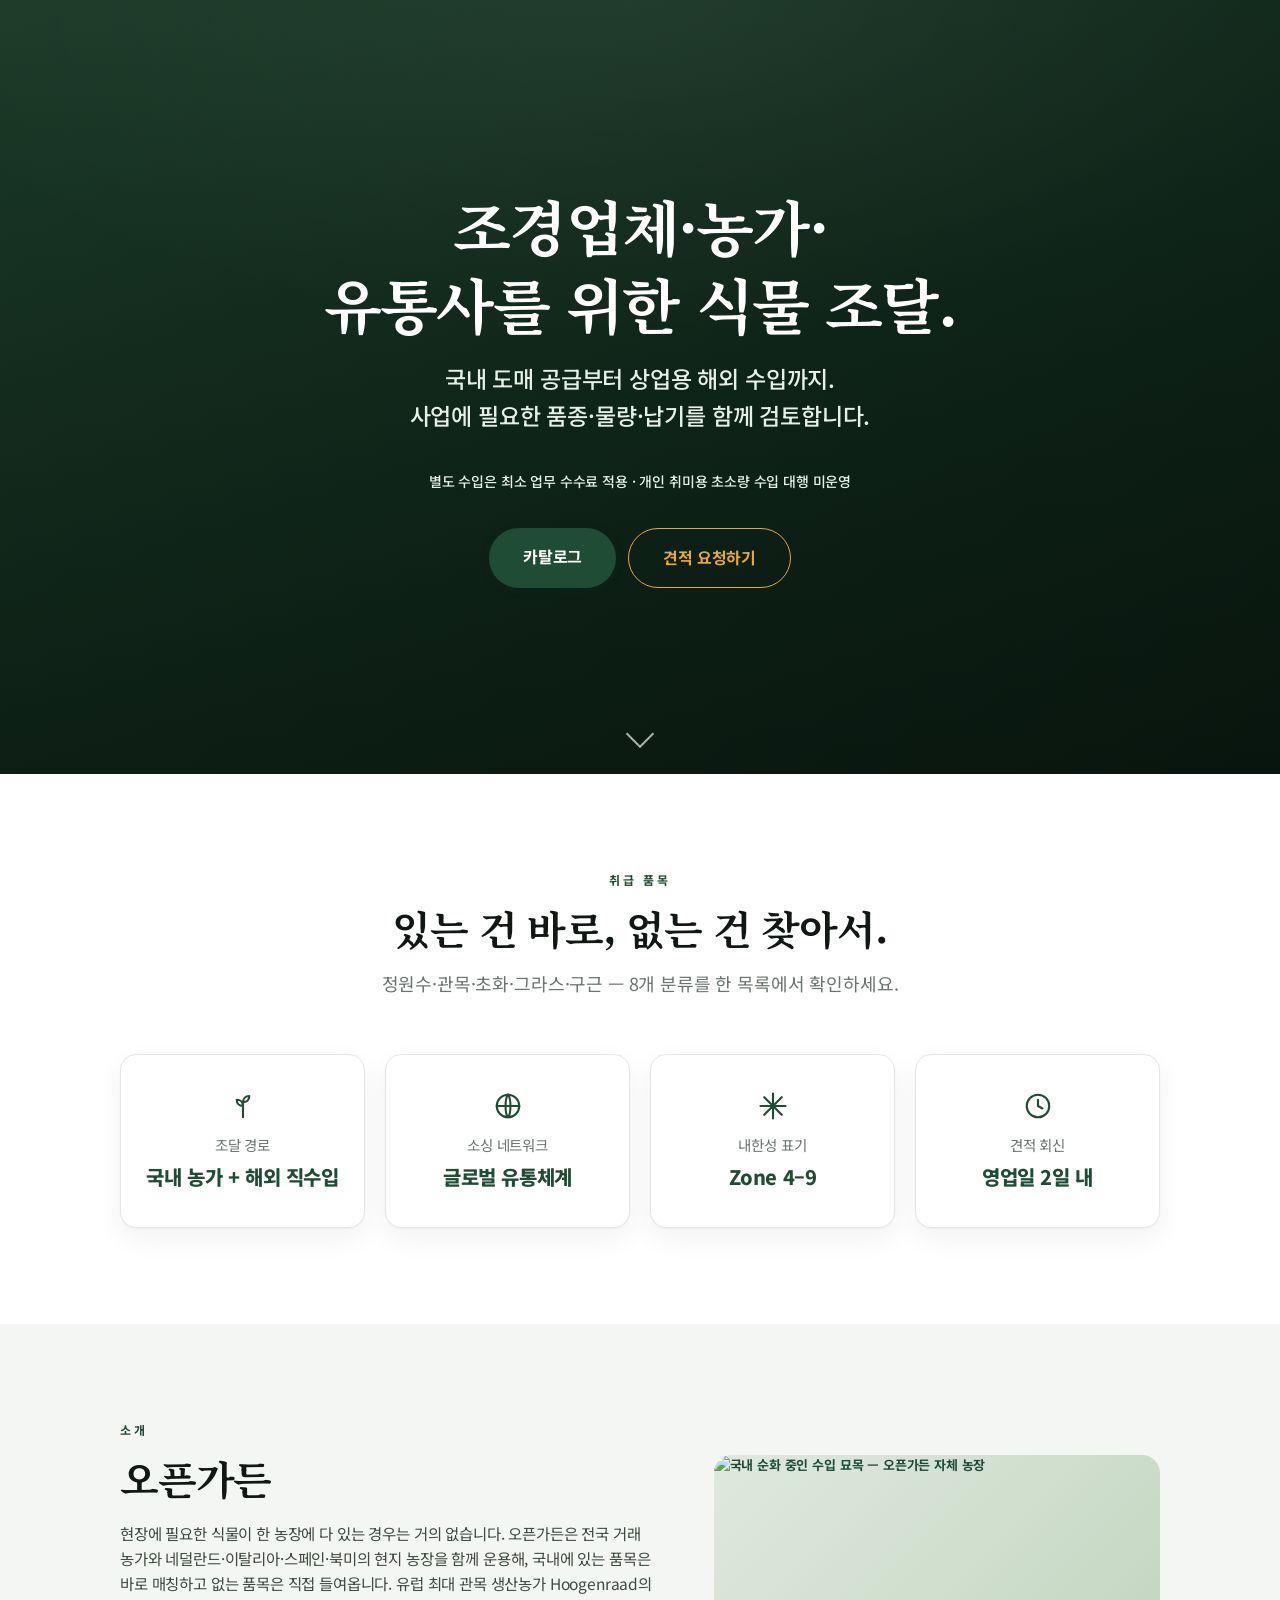
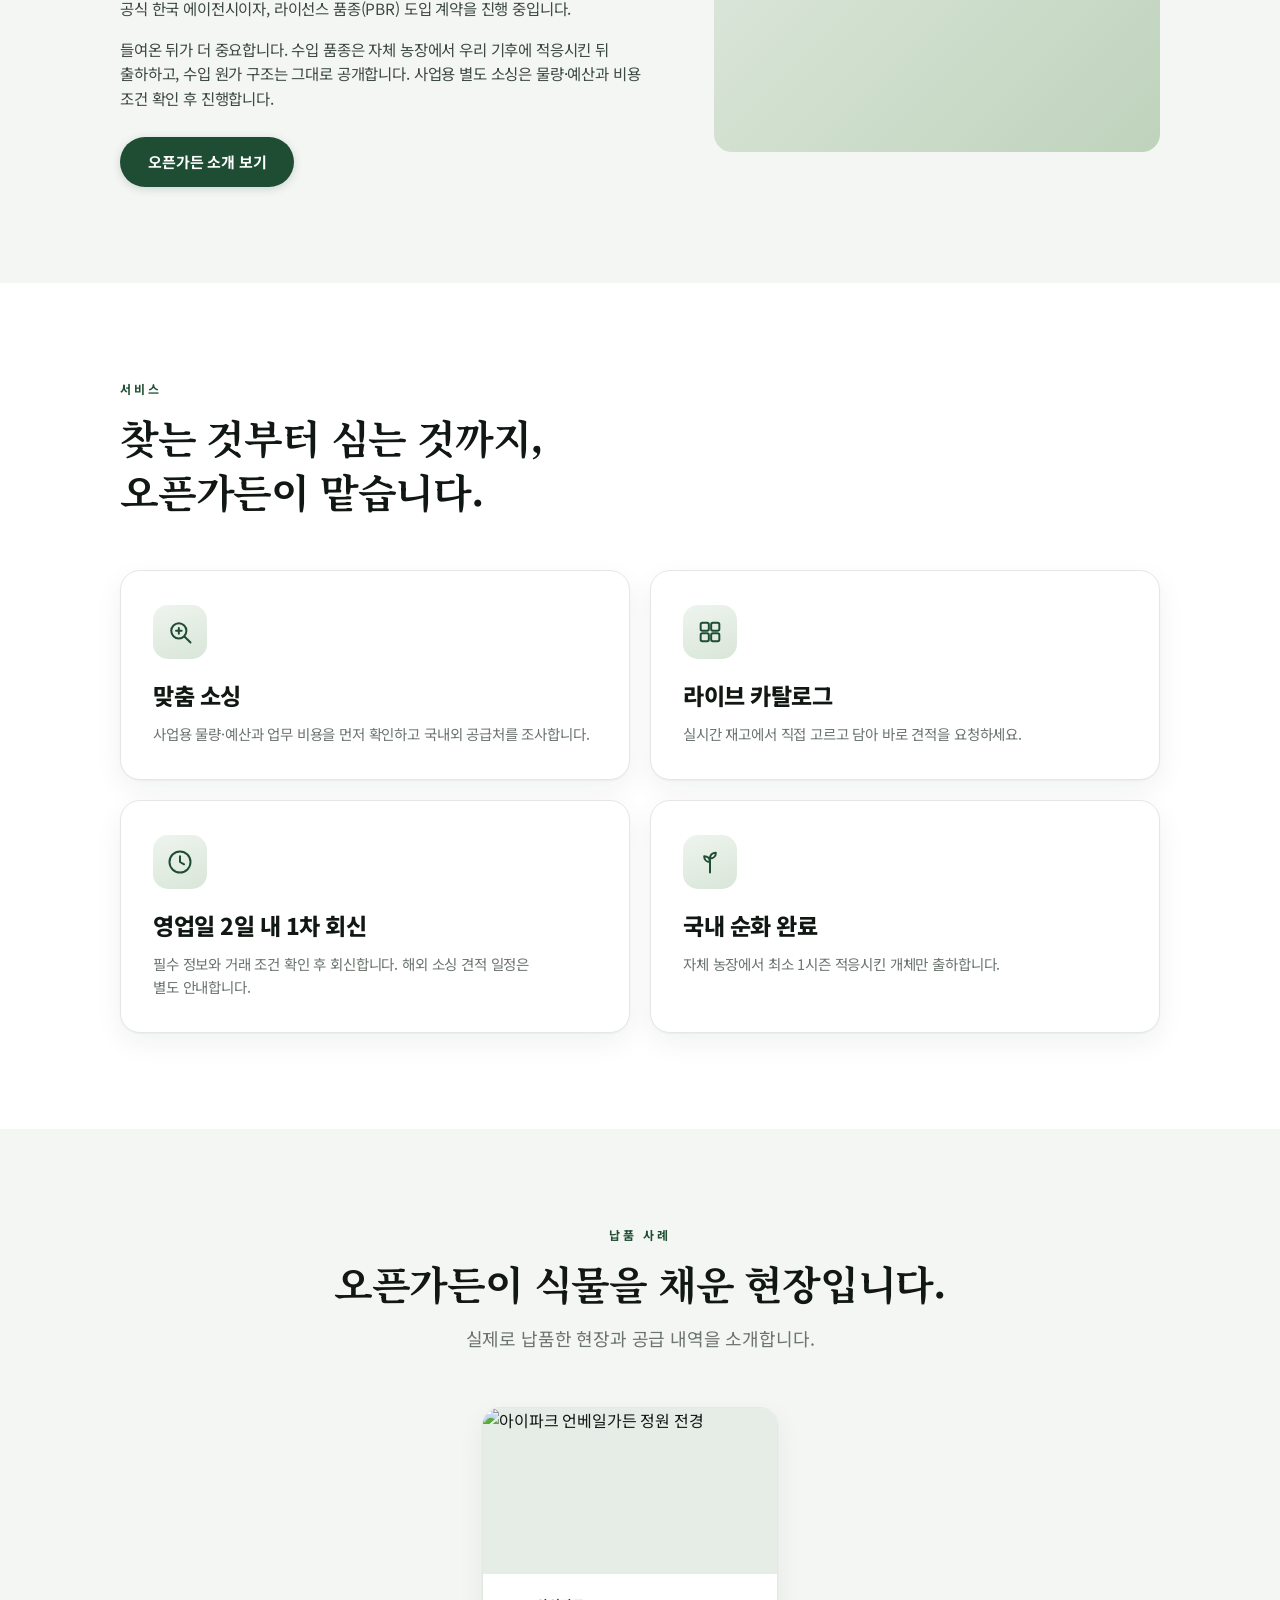
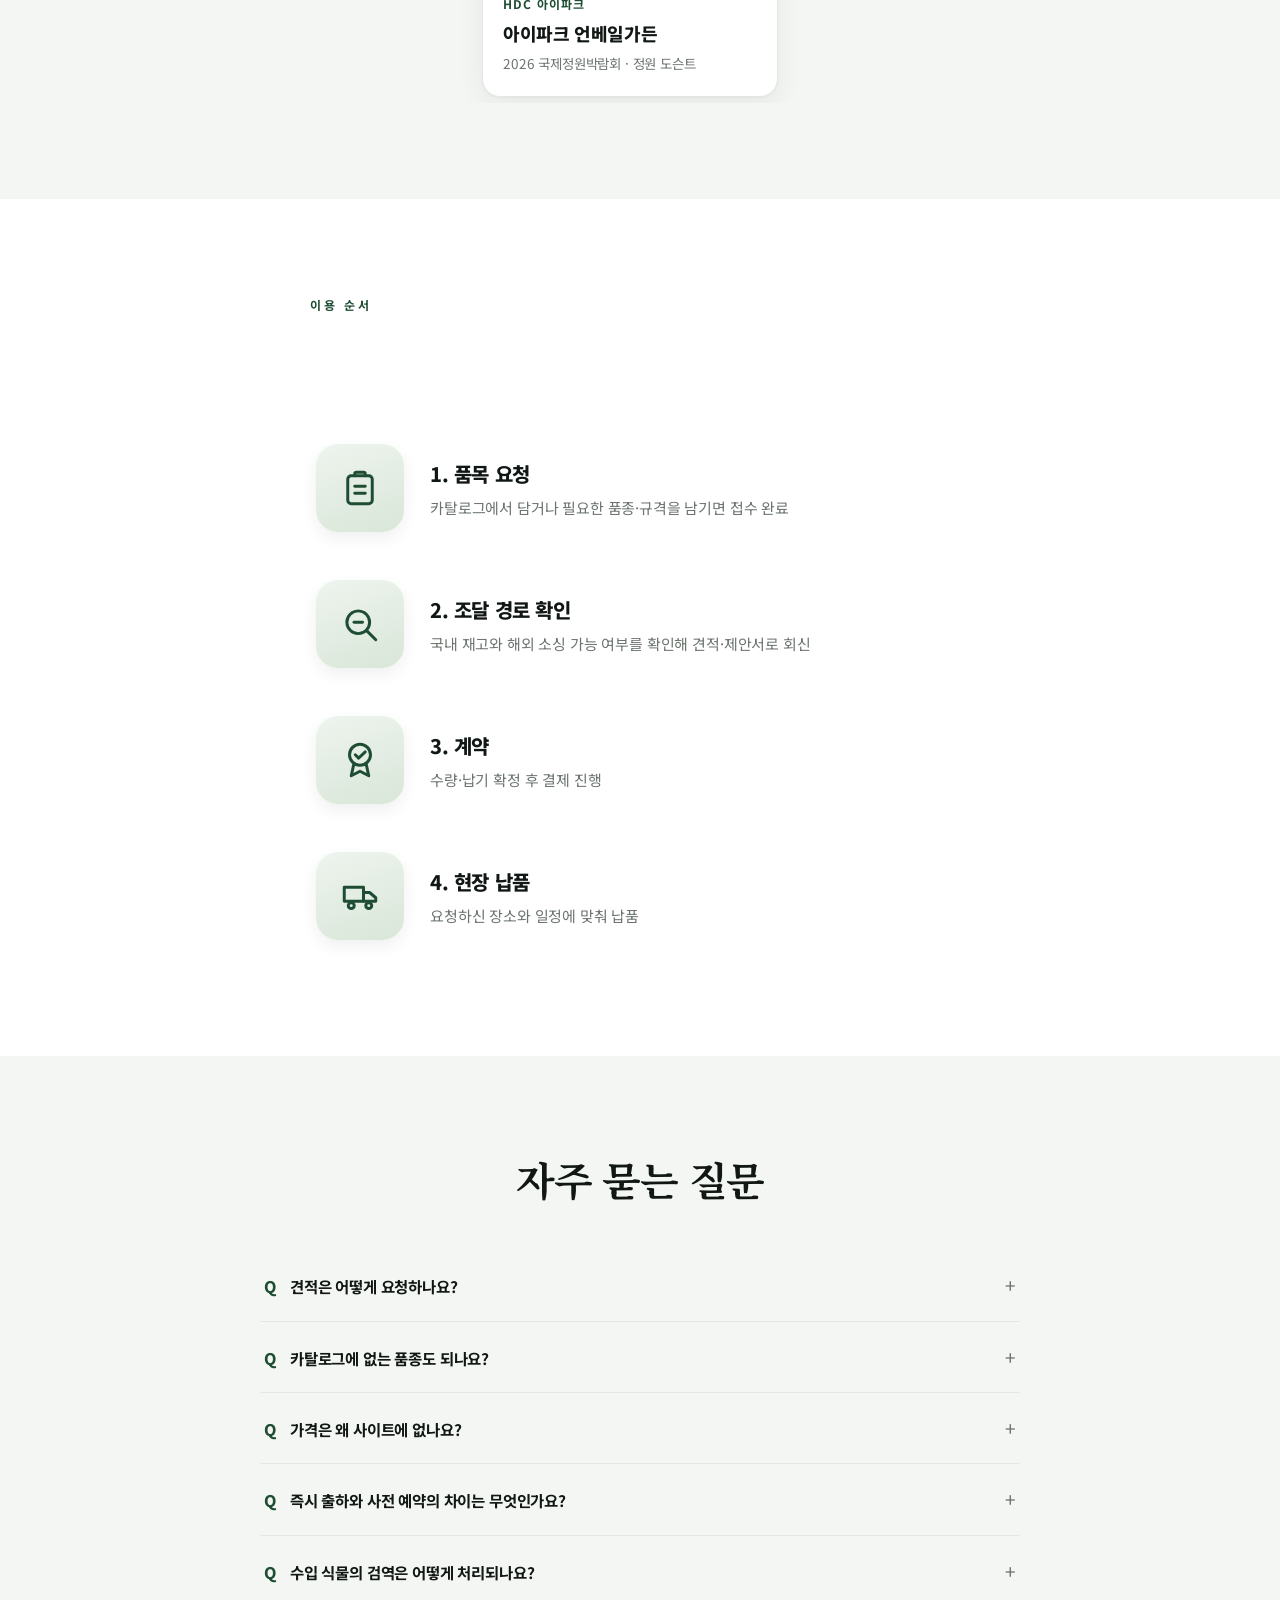
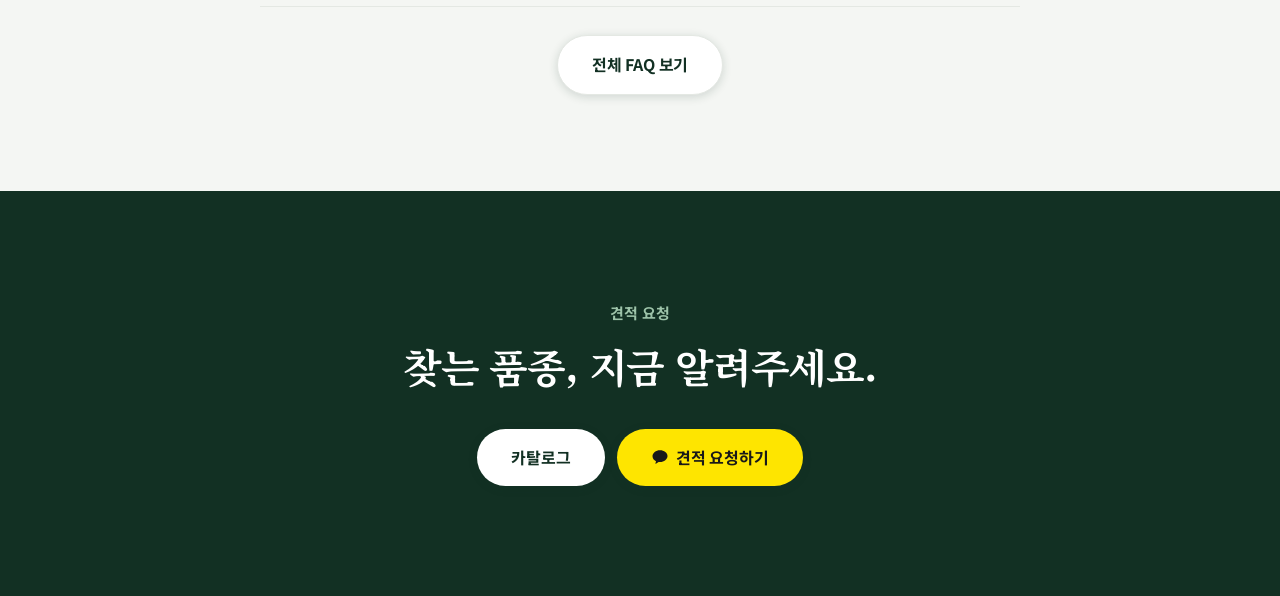
==== src/index.html @ d88bed8c "Qualify business inquiries before sourcing and quote intake" ====
<!DOCTYPE html>
<html lang="ko">
<head>
<meta charset="UTF-8">
<meta name="naver-site-verification" content="a29823b3e6feba7705d80a5ec77e93ed267443e9" />
<meta name="viewport" content="width=device-width, initial-scale=1.0, viewport-fit=cover">
<title>오픈가든 — 조경 식물 조달 파트너 | 국내 매칭 · 해외 직수입</title>
<meta name="description" content="사업자 대상 식물 도매·상업용 수입. 별도 해외 소싱은 최소 업무 수수료가 적용되며 개인 취미용 초소량 수입 대행은 진행하지 않습니다.">
<!-- 카톡·SNS 공유 미리보기 -->
<link rel="canonical" href="https://open-garden.co.kr/">
<meta property="og:url" content="https://open-garden.co.kr/">
<meta property="og:site_name" content="오픈가든">
<meta property="og:type" content="website">
<meta property="og:title" content="오픈가든 — 조경 식물 조달 파트너 | 국내 매칭 · 해외 직수입">
<meta property="og:description" content="조경업체·농가·유통사를 위한 식물 조달. 사업용 물량·예산을 남겨주세요. 개인 초소량 수입 대행은 진행하지 않습니다.">
<meta property="og:image" content="https://open-garden.co.kr/assets/og.jpg">
<meta name="twitter:card" content="summary_large_image">
<link rel="icon" href="/assets/logo_green_notext.png" type="image/png">
<link href="https://fonts.googleapis.com/css2?family=Noto+Sans+KR:wght@400;500;700;800&family=Noto+Serif+KR:wght@700;900&display=swap" rel="stylesheet">
<script type="application/ld+json">
{
  "@context": "https://schema.org",
  "@type": "Organization",
  "name": "오픈가든",
  "alternateName": "OpenGarden",
  "url": "https://open-garden.co.kr/",
  "logo": "https://open-garden.co.kr/assets/logo.png",
  "image": "https://open-garden.co.kr/assets/og.jpg",
  "description": "정원수·관목·초화·그라스·구근을 세계 각지의 현지 농가에서 직수입해 국내 농가·조경회사·가든센터에 공급하는 B2B 공급사입니다.",
  "address": {
    "@type": "PostalAddress",
    "addressCountry": "KR",
    "addressRegion": "충청남도",
    "addressLocality": "천안시 동남구",
    "streetAddress": "풍세면 보성리 64-6"
  },
  "founder": { "@type": "Person", "name": "이시형" },
  "sameAs": ["https://pf.kakao.com/_lGfxhX"]
}
</script>
<style>
/* 헤드라인 전용 부리체 — 마루 부리(네이버, 무료) */

:root{--green:#1F4D33;--green-dark:#123023;--ink:#111814;--gray:#6b746e;--bg:#fff;--bg-soft:#F4F6F3;--line:#E4E8E3;--kakao:#FEE500;--gold:#E8A838}
/* 한글 모바일 기본값 — 어절 단위 줄바꿈 + 긴 영문은 예외적으로 끊기 */
body{word-break:keep-all;overflow-wrap:break-word}
html{-webkit-text-size-adjust:100%}
/* 제목 줄바꿈은 브라우저가 균형 배분 — 폭마다 <br>가 어긋나던 문제 해결
   (ch는 숫자 0 기준이라 한글에 부정확 → em 사용) */
h1,h2,h3{max-width:18em;text-wrap:balance}
.hero h1{max-width:14em}
p,li,dd{text-wrap:pretty}
/* 가운데 정렬 문맥에서는 최대폭이 좌측으로 쏠리지 않게 */
.hero h1,.center h1,.center h2,h1.center,h2.center,.page-head h1,.page-head h2,.band h2,.process-head h2,.endcta h2,.mapsec h2,.final h2,.faq-cta h2{margin-inline:auto}
/* PC에서만 살리는 줄바꿈 (모바일에선 자연스럽게 흐르게) */
@media(max-width:767px){.pc-br{display:none}}
/* iOS Safari가 입력창 탭 시 확대하지 않도록 — 16px 미만 금지 */
@media(max-width:767px){input,textarea,select{font-size:16px}}

/* 헤드라인만 부리체 — 본문은 Noto Sans KR 유지 */
h1,h2{font-family:"Noto Serif KR","Noto Sans KR",serif;letter-spacing:-.02em}

*{margin:0;padding:0;box-sizing:border-box}
html{scroll-behavior:smooth}
body{font-family:'Noto Sans KR',sans-serif;color:var(--ink);background:var(--bg);line-height:1.6;font-size:16px;letter-spacing:-.01em}
.wrap{max-width:1080px;margin:0 auto;padding:0 20px}
h2{font-size:clamp(26px,4vw,40px);font-weight:700;line-height:1.35;letter-spacing:-.03em}
.sub{font-size:clamp(15px,2vw,18px);color:var(--gray);margin-top:14px}
.btn{display:inline-block;padding:16px 34px;border-radius:999px;font-weight:700;font-size:16px;text-decoration:none;background:var(--green);color:#fff;box-shadow:0 2px 10px rgba(18,48,35,.16);transition:background .15s,transform .2s ease,box-shadow .2s ease}
.btn:hover{background:var(--green-dark);transform:translateY(-2px);box-shadow:0 10px 24px rgba(18,48,35,.24)}
.btn:focus-visible{outline:3px solid #9dc3a9;outline-offset:2px}
.btn-kakao{background:var(--kakao);color:#191919}
/* 버튼 안 아이콘 — 크기를 지정하지 않으면 SVG가 기본 크기(300x150)로 부풀어 버튼이 깨집니다 */
.btn svg{width:18px;height:18px;flex:0 0 auto;vertical-align:-3px;margin-right:7px}
.btn:has(svg){display:inline-flex;align-items:center;justify-content:center;gap:7px}
.btn:has(svg) svg{margin-right:0}
/* Secondary CTA — 어두운 히어로 위에 얹는 골드 아웃라인 */
.btn-outline{background:transparent;color:var(--gold);border:1.5px solid var(--gold);box-shadow:none}
.btn-outline:hover{background:var(--gold);color:#1a1200;border-color:var(--gold)}
.hero-cta{display:flex;gap:12px;justify-content:center;flex-wrap:wrap}
@media(max-width:520px){.hero-cta .btn{width:100%;max-width:320px}}
section{padding:96px 0}
.center{text-align:center}
button{font-family:inherit;cursor:pointer}

/* 헤더 */
header{position:sticky;top:0;z-index:50;background:rgba(255,255,255,.9);backdrop-filter:blur(10px);border-bottom:1px solid var(--line);transition:box-shadow .25s ease}
header.scrolled{box-shadow:0 6px 24px rgba(20,40,28,.08)}
.nav{display:flex;align-items:center;justify-content:space-between;height:70px}
.logo{display:inline-flex;align-items:center;text-decoration:none}
.logo img{height:58px;width:auto;display:block}
@media(max-width:640px){.logo img{height:48px}}
.nav a.link{font-size:14.5px;font-weight:500;color:var(--ink);text-decoration:none;margin-left:22px}
.nav a.link:hover{color:var(--green)}
.nav a.btn-nav{background:var(--green);color:#fff;font-weight:700;padding:9px 20px;border-radius:999px;box-shadow:0 2px 8px rgba(18,48,35,.15);transition:background .15s,transform .2s ease,box-shadow .2s ease}
.nav a.btn-nav:hover{color:#fff;background:var(--green-dark);transform:translateY(-1px);box-shadow:0 6px 14px rgba(18,48,35,.22)}
@media(max-width:700px){.nav a.link:not(.keep){display:none}}

/* 모바일 햄버거 메뉴 */
.hamburger{display:none;width:44px;height:44px;border:0;background:none;align-items:center;justify-content:center;margin-left:10px;padding:0}
.hamburger svg{width:24px;height:24px;stroke:var(--ink);stroke-width:1.8;stroke-linecap:round}
@media(max-width:700px){.hamburger{display:inline-flex}}
.nav-overlay{position:fixed;inset:0;background:rgba(10,20,14,.45);z-index:80;opacity:0;transition:opacity .25s ease}
.nav-overlay.show{opacity:1}
.mobile-nav{position:fixed;top:0;right:0;bottom:0;width:min(82vw,320px);background:#fff;z-index:81;
  padding:20px 22px calc(24px + env(safe-area-inset-bottom));transform:translateX(100%);
  transition:transform .28s cubic-bezier(.22,.61,.36,1);display:flex;flex-direction:column;overflow-y:auto;
  box-shadow:-8px 0 30px rgba(10,25,16,.18)}
.mobile-nav.show{transform:none}
.mnav-close{align-self:flex-end;width:44px;height:44px;border:0;background:none;padding:0;margin-bottom:6px}
.mnav-close svg{width:22px;height:22px;stroke:var(--ink);stroke-width:1.8;stroke-linecap:round}
.mobile-nav a.mitem{display:flex;align-items:center;min-height:52px;font-size:17px;font-weight:700;
  color:var(--ink);text-decoration:none;border-bottom:1px solid var(--line)}
.mobile-nav a.mitem:active{color:var(--green)}
.mnav-contact{margin-top:auto;padding-top:20px}
.mnav-contact a{display:flex;align-items:center;gap:9px;min-height:48px;font-size:14.5px;font-weight:600;
  color:var(--gray);text-decoration:none;word-break:break-all}
.mnav-contact svg{width:18px;height:18px;flex:0 0 auto;stroke:currentColor;stroke-width:1.7;stroke-linecap:round;stroke-linejoin:round}
.mnav-contact a:last-child svg{stroke:none;fill:currentColor}
@media(prefers-reduced-motion:reduce){.mobile-nav,.nav-overlay{transition:none}}


/* 1. 히어로 */
.hero{position:relative;min-height:86vh;display:flex;align-items:center;text-align:center;color:#fff;padding:0;
  background:radial-gradient(110% 80% at 50% 0%,rgba(255,255,255,.05),transparent 55%),
  linear-gradient(rgba(10,24,16,.5),rgba(6,15,10,.72)),
  url('/assets/hero.jpg'),
  linear-gradient(135deg,#2c5e40,#183b28 60%,#0f2519); /* 임시 무료 라이선스 사진(Pexels) — 실사진 확보 시 교체 */
  background-size:cover;
  /* 사진 레이어만 아래쪽에 초점 — 넓은 화면에서 위아래가 잘릴 때 하늘 대신
     화분 줄(실제 상품)이 남게 합니다. 나머지 레이어는 기본 위치 유지 */
  background-position:center center,center center,center 65%,center center}
.hero .wrap{padding:120px 20px}
.hero h1{font-size:clamp(34px,6vw,60px);font-weight:700;line-height:1.3;letter-spacing:-.03em}
.hero p{font-size:clamp(17px,2.4vw,23px);font-weight:500;margin:18px 0 36px;color:#e7efe9}
.hero h1{animation:rise .9s cubic-bezier(.22,.61,.36,1) backwards}
.hero p{animation:rise .9s cubic-bezier(.22,.61,.36,1) .15s backwards}
.hero .btn{animation:rise .9s cubic-bezier(.22,.61,.36,1) .3s backwards}
@keyframes rise{from{opacity:0;transform:translateY(26px)}to{opacity:1;transform:none}}
.scroll-hint{position:absolute;bottom:30px;left:50%;width:20px;height:20px;border-left:2px solid rgba(255,255,255,.65);border-bottom:2px solid rgba(255,255,255,.65);transform:translateX(-50%) rotate(-45deg);animation:hint 1.9s ease-in-out infinite}
@keyframes hint{0%,100%{transform:translateX(-50%) rotate(-45deg);opacity:.65}50%{transform:translateX(-50%) translateY(7px) rotate(-45deg);opacity:1}}

/* 섹션 키커 — h2 위의 작은 초록 라벨 (섹션 리듬용) */
.kicker-s{font-size:12px;font-weight:700;letter-spacing:.26em;color:var(--green);margin-bottom:12px}

/* 2. 한 줄 밴드 */
.band{background:var(--bg-soft);padding:64px 0;text-align:center}
.band h2{font-size:clamp(20px,3vw,28px);font-weight:700}

/* 3. 지표 */
.stats{display:grid;grid-template-columns:repeat(4,1fr);gap:20px;margin-top:56px}
@media(max-width:820px){.stats{grid-template-columns:repeat(2,1fr)}}
.stat{text-align:center;padding:36px 16px;border-radius:16px;background:#fff;border:1px solid var(--line);box-shadow:0 1px 2px rgba(20,40,28,.04),0 10px 28px rgba(20,40,28,.06);transition:transform .25s ease,box-shadow .25s ease}
.stat:hover{transform:translateY(-4px);box-shadow:0 2px 4px rgba(20,40,28,.05),0 18px 44px rgba(20,40,28,.1)}
.stat .ico{display:flex;justify-content:center}
.stat .ico svg{width:30px;height:30px;stroke:var(--green);fill:none;stroke-width:1.7;stroke-linecap:round;stroke-linejoin:round}
.stat .label{font-size:14.5px;color:var(--gray);margin-top:12px}
.stat .num{font-size:clamp(16px,2vw,20px);font-weight:800;color:var(--green);margin-top:6px;letter-spacing:-.02em;line-height:1.45}

/* 4. 회사 소개 */
.about{background:var(--bg-soft)}
.about-grid{display:grid;grid-template-columns:1.1fr .9fr;gap:48px;align-items:center}
@media(max-width:820px){.about-grid{grid-template-columns:1fr;gap:28px}}
.about p{color:#3d4a41;margin-top:16px;font-size:15.5px}
.img-ph{aspect-ratio:3/2;border-radius:18px;overflow:hidden;background:linear-gradient(135deg,#dfe9de,#bfd3bc);display:flex;align-items:center;justify-content:center;color:var(--green);font-size:13px;font-weight:700}
.img-ph img{width:100%;height:100%;object-fit:cover}

/* 5. 서비스 */
.svc-grid{display:grid;grid-template-columns:1fr 1fr;gap:20px;margin-top:52px}
@media(max-width:820px){.svc-grid{grid-template-columns:1fr}}
.svc{border-radius:20px;background:#fff;border:1px solid var(--line);box-shadow:0 1px 2px rgba(20,40,28,.04),0 10px 28px rgba(20,40,28,.06);padding:34px 32px;display:flex;flex-direction:column;transition:transform .25s ease,box-shadow .25s ease}
.svc:hover{transform:translateY(-4px);box-shadow:0 2px 4px rgba(20,40,28,.05),0 18px 44px rgba(20,40,28,.1)}
.svc-ico{width:54px;height:54px;border-radius:15px;background:linear-gradient(160deg,#eef4ee,#d9e6d9);display:flex;align-items:center;justify-content:center;margin-bottom:18px}
.svc-ico svg{width:28px;height:28px;stroke:var(--green);fill:none;stroke-width:1.7;stroke-linecap:round;stroke-linejoin:round}
.svc h3{font-size:clamp(19px,2.4vw,23px);font-weight:800;margin:0 0 8px;letter-spacing:-.02em}
.svc p{font-size:14.5px;color:var(--gray)}

/* 6. 납품 사례 — 카드가 화면을 채우고 남을 때만 자동으로 흐르는 캐러셀 */
.cases{background:var(--bg-soft)}
.marquee{position:relative;overflow:hidden;margin-top:clamp(28px,4vw,48px)}
.marquee.rolling{-webkit-mask-image:linear-gradient(90deg,transparent,#000 7%,#000 93%,transparent);
  mask-image:linear-gradient(90deg,transparent,#000 7%,#000 93%,transparent)}
.mq-track{display:flex;justify-content:center;padding:6px 0}
.marquee.rolling .mq-track{justify-content:flex-start;will-change:transform;animation:mqroll linear infinite}
.marquee.rolling:hover .mq-track,.marquee.rolling:focus-within .mq-track{animation-play-state:paused}
@keyframes mqroll{from{transform:translateX(0)}to{transform:translateX(var(--mq-shift,0px))}}
.case{flex:0 0 296px;margin-right:20px}
.case>a{display:flex;flex-direction:column;height:100%;background:#fff;border:1px solid var(--line);
  border-radius:18px;overflow:hidden;text-decoration:none;color:inherit;
  box-shadow:0 1px 2px rgba(20,40,28,.04),0 10px 28px rgba(20,40,28,.06);
  transition:transform .25s ease,box-shadow .25s ease}
.case>a:hover{transform:translateY(-4px);box-shadow:0 2px 4px rgba(20,40,28,.05),0 18px 44px rgba(20,40,28,.1)}
.case-img{aspect-ratio:16/9;background:#e6ece6}
.case-img img{width:100%;height:100%;object-fit:cover;display:block}
.case-body{padding:20px 20px 22px;text-align:left}
.case-client{font-size:12px;font-weight:700;letter-spacing:.1em;color:var(--green);margin-bottom:8px}
.case h3{font-size:18px;font-weight:800;letter-spacing:-.02em;line-height:1.4}
.case-meta{font-size:13.5px;color:var(--gray);margin-top:7px;line-height:1.55}
@media(max-width:520px){.case{flex:0 0 min(78vw,300px);margin-right:14px}}

/* FAQ 섹션 배경 (구 프로젝트 섹션과 공유) */
.proj{background:var(--bg-soft)}

/* 7. 이용 안내 — 좌측 아이콘 · 우측 텍스트 세로 리스트 */
.process-head{max-width:660px;margin:0 auto}
.process{max-width:660px;margin:44px auto 0;display:flex;flex-direction:column;gap:8px}
.prow{display:flex;align-items:center;gap:26px;padding:20px 6px;border-radius:18px;transition:background .25s ease}
.prow:hover{background:var(--bg-soft)}
.prow .pico{flex:0 0 88px;width:88px;height:88px;border-radius:22px;background:linear-gradient(160deg,#eef4ee,#d9e6d9);display:flex;align-items:center;justify-content:center;box-shadow:0 6px 16px rgba(20,40,28,.07)}
.prow .pico svg{width:42px;height:42px;stroke:var(--green);fill:none;stroke-width:1.7;stroke-linecap:round;stroke-linejoin:round}
.prow .ptext h3{font-size:20px;font-weight:800;letter-spacing:-.02em}
.prow .ptext p{font-size:15px;color:var(--gray);margin-top:6px;line-height:1.55}
@media(max-width:520px){.prow{gap:18px;padding:16px 4px}.prow .pico{flex-basis:72px;width:72px;height:72px;border-radius:18px}.prow .pico svg{width:34px;height:34px}.prow .ptext h3{font-size:18px}}

/* 8. FAQ */
.faq-list{max-width:760px;margin:44px auto 0}
.qa{border-bottom:1px solid var(--line)}
.qa>summary{display:flex;gap:14px;align-items:baseline;padding:20px 4px;cursor:pointer;list-style:none}
.qa>summary::-webkit-details-marker{display:none}
.qa .q{color:var(--green);font-weight:800;font-size:16px}
.qa .t{font-size:15.5px;font-weight:700;color:var(--ink);flex:1}
.qa>summary::after{content:"+";font-size:19px;color:var(--gray)}
.qa[open]>summary::after{content:"−"}
.qa>summary:hover .t{color:var(--green)}
.qa .a{padding:0 4px 20px 34px;font-size:14px;color:var(--gray);line-height:1.7}

/* 9. 마지막 CTA */
.final{background:var(--green-dark);color:#fff;text-align:center;padding:110px 0}
.final .small{font-size:15px;font-weight:700;color:#9dc3a9;margin-bottom:14px}
.final h2{color:#fff;margin-bottom:36px}
.final .actions{display:flex;gap:12px;justify-content:center;align-items:center;flex-wrap:wrap}

/* 푸터 */

/* 푸터 사업자 정보 — 모바일에선 세로 스택(구분자 숨김) */
footer .biz{display:flex;flex-wrap:wrap;gap:0}
footer .biz .sep{color:var(--line)}
@media(max-width:767px){footer .biz{flex-direction:column;gap:4px}footer .biz .sep{display:none}}
footer{padding:48px 0;font-size:13px;color:var(--gray)}
footer .foot-logo{height:42px;margin-bottom:14px;display:block}
footer a{color:var(--gray);text-decoration:none;font-weight:700}

/* ── 스크롤 등장 ──────────────────────────────────────────────────────
   화면에 들어온 항목부터 하나씩 나타납니다. 스크롤을 가로채지 않으므로
   모바일 주소창이 접혔다 펴져도, 카톡 인앱 브라우저에서도 어긋나지 않습니다.
   data-reveal은 JS가 붙입니다 — JS가 없거나 실패하면 처음부터 전부 보입니다.
   transform·opacity만 바꿔 레이아웃 계산 없이 그려집니다. */
[data-reveal]{opacity:0;transform:translate3d(0,16px,0);
  transition:opacity .5s ease var(--rd,0ms),transform .55s cubic-bezier(.22,.61,.36,1) var(--rd,0ms)}
[data-reveal].in{opacity:1;transform:none}
@media(prefers-reduced-motion:reduce){[data-reveal],[data-reveal].in{opacity:1;transform:none;transition:none}}
/* 답변을 펼칠 때 살짝 밀려 올라오며 나타납니다 */
.qa[open] .a{animation:qaIn .3s ease}
@keyframes qaIn{from{opacity:0;transform:translateY(-5px)}to{opacity:1;transform:none}}
@media(prefers-reduced-motion:reduce){.qa[open] .a{animation:none}}

/* 오른쪽 아래 카카오 채팅 플로팅 버튼 */
.chat-fab{position:fixed;right:18px;bottom:20px;z-index:65;display:flex;align-items:center;gap:8px;background:var(--kakao);color:#191919;text-decoration:none;font-weight:800;font-size:14.5px;padding:13px 18px 13px 15px;border-radius:999px;box-shadow:0 6px 20px rgba(0,0,0,.22);transition:transform .2s ease,box-shadow .2s ease}
.chat-fab:hover{transform:translateY(-2px);box-shadow:0 10px 26px rgba(0,0,0,.28)}
.chat-fab svg{width:22px;height:22px}
.chat-fab:focus-visible{outline:3px solid #9dc3a9;outline-offset:2px}
@media(max-width:640px){.chat-fab{padding:14px;bottom:calc(16px + env(safe-area-inset-bottom))}.chat-fab .lbl{display:none}}

@media(prefers-reduced-motion:reduce){
  .hero h1,.hero p,.hero .btn,.scroll-hint,.mq-track{animation:none}
  .stat,.svc,.card,.step .ico,.btn,.chat-fab{transition:none}
}
</style>
<link rel="stylesheet" href="/assets/site.css">
</head>
<body>

<!-- @include header -->


<!-- 1. 히어로 -->
<section class="hero" id="top">
  <div class="wrap">
    <h1>조경업체·농가·유통사를 위한 식물 조달.</h1>
    <p>국내 도매 공급부터 상업용 해외 수입까지.<br class="pc-br">사업에 필요한 품종·물량·납기를 함께 검토합니다.</p>
    <p style="font-size:14px">별도 수입은 최소 업무 수수료 적용 · 개인 취미용 초소량 수입 대행 미운영</p>
    <div class="hero-cta">
      <a href="/catalog.html" class="btn">카탈로그</a>
      <a href="https://pf.kakao.com/_lGfxhX/chat" target="_blank" rel="noopener" class="btn btn-outline">견적 요청하기</a>
    </div>
  </div>
  <div class="scroll-hint" aria-hidden="true"></div>
</section>

<!-- 2. 취급 품목 + 지표 -->
<section>
  <div class="wrap center">
    <div class="kicker-s">취급 품목</div>
    <h2>있는 건 바로, 없는 건 찾아서.</h2>
    <p class="sub">정원수·관목·초화·그라스·구근 — 8개 분류를 한 목록에서 확인하세요.</p>
    <div class="stats">
      <div class="stat"><div class="ico"><svg viewBox="0 0 24 24"><path d="M12 21V9M12 9c0-3 2-5 5-5 0 3-2 5-5 5zM12 12C12 9 10 7 7 7c0 3 2 5 5 5z"/></svg></div><div class="label">조달 경로</div><div class="num">국내 농가 + 해외 직수입</div></div>
      <div class="stat"><div class="ico"><svg viewBox="0 0 24 24"><circle cx="12" cy="12" r="9"/><path d="M3 12h18"/><path d="M12 3c2.6 2.7 2.6 15.3 0 18M12 3c-2.6 2.7-2.6 15.3 0 18"/></svg></div><div class="label">소싱 네트워크</div><div class="num">글로벌 유통체계</div></div>
      <div class="stat"><div class="ico"><svg viewBox="0 0 24 24"><path d="M12 2v20M2 12h20M5 5l14 14M19 5L5 19"/></svg></div><div class="label">내한성 표기</div><div class="num">Zone 4–9</div></div>
      <div class="stat"><div class="ico"><svg viewBox="0 0 24 24"><circle cx="12" cy="12" r="9"/><path d="M12 7v5l3.5 2"/></svg></div><div class="label">견적 회신</div><div class="num">영업일 2일 내</div></div>
    </div>
  </div>
</section>

<!-- 4. 회사 소개 -->
<section class="about" id="about">
  <div class="wrap about-grid">
    <div>
      <div class="kicker-s">소개</div>
      <h2>오픈가든</h2>
      <p>현장에 필요한 식물이 한 농장에 다 있는 경우는 거의 없습니다. 오픈가든은 전국 거래 농가와 네덜란드·이탈리아·스페인·북미의 현지 농장을 함께 운용해, 국내에 있는 품목은 바로 매칭하고 없는 품목은 직접 들여옵니다. 유럽 최대 관목 생산농가 Hoogenraad의 공식 한국 에이전시이자, 라이선스 품종(PBR) 도입 계약을 진행 중입니다.</p>
      <p>들여온 뒤가 더 중요합니다. 수입 품종은 자체 농장에서 우리 기후에 적응시킨 뒤 출하하고, 수입 원가 구조는 그대로 공개합니다. 사업용 별도 소싱은 물량·예산과 비용 조건 확인 후 진행합니다.</p>
      <a href="/about.html" class="btn" style="margin-top:26px;padding:13px 28px;font-size:15px">오픈가든 소개 보기</a>
    </div>
    <div class="img-ph"><img src="/assets/about.jpg" alt="국내 순화 중인 수입 묘목 — 오픈가든 자체 농장" loading="lazy"></div>
  </div>
</section>

<!-- 5. 서비스 -->
<section id="service">
  <div class="wrap">
    <div class="kicker-s">서비스</div>
    <h2>찾는 것부터 심는 것까지, 오픈가든이 맡습니다.</h2>
    <div class="svc-grid">
      <div class="svc">
        <div class="svc-ico"><svg viewBox="0 0 24 24"><circle cx="11" cy="11" r="6.5"/><path d="M15.8 15.8L21 21"/><path d="M8.6 11h4.8M11 8.6v4.8"/></svg></div>
        <h3>맞춤 소싱</h3>
        <p>사업용 물량·예산과 업무 비용을 먼저 확인하고 국내외 공급처를 조사합니다.</p>
      </div>
      <div class="svc">
        <div class="svc-ico"><svg viewBox="0 0 24 24"><rect x="4" y="4" width="7" height="7" rx="1.5"/><rect x="13" y="4" width="7" height="7" rx="1.5"/><rect x="4" y="13" width="7" height="7" rx="1.5"/><rect x="13" y="13" width="7" height="7" rx="1.5"/></svg></div>
        <h3>라이브 카탈로그</h3>
        <p>실시간 재고에서 직접 고르고 담아 바로 견적을 요청하세요.</p>
      </div>
      <div class="svc">
        <div class="svc-ico"><svg viewBox="0 0 24 24"><circle cx="12" cy="12" r="9"/><path d="M12 7v5l3.5 2"/></svg></div>
        <h3>영업일 2일 내 1차 회신</h3>
        <p>필수 정보와 거래 조건 확인 후 회신합니다. 해외 소싱 견적 일정은 별도 안내합니다.</p>
      </div>
      <div class="svc">
        <div class="svc-ico"><svg viewBox="0 0 24 24"><path d="M12 21V9M12 9c0-3 2-5 5-5 0 3-2 5-5 5zM12 12C12 9 10 7 7 7c0 3 2 5 5 5z"/></svg></div>
        <h3>국내 순화 완료</h3>
        <p>자체 농장에서 최소 1시즌 적응시킨 개체만 출하합니다.</p>
      </div>
    </div>
  </div>
</section>

<!-- 6. 납품 사례 -->
<section class="cases" id="cases">
  <div class="wrap center">
    <div class="kicker-s">납품 사례</div>
    <h2>오픈가든이 식물을 채운 현장입니다.</h2>
    <p class="sub">실제로 납품한 현장과 공급 내역을 소개합니다.</p>
  </div>
  <div class="wrap">
    <!-- 사례를 늘리려면 아래 <article class="case"> 블록을 복사해 사진·문구만 바꾸세요.
         카드가 화면 폭을 넘어서면 자동으로 흐르기 시작합니다 (그 전까지는 가운데 정렬). -->
    <div class="marquee" id="caseMarquee">
      <div class="mq-track" id="caseTrack">
        <article class="case">
          <a href="/docent/ipark.html">
            <div class="case-img"><img src="/docent/images/og-cover.jpg" alt="아이파크 언베일가든 정원 전경" width="1920" height="1080" loading="lazy"></div>
            <div class="case-body">
              <div class="case-client">HDC 아이파크</div>
              <h3>아이파크 언베일가든</h3>
              <!-- 오픈가든의 역할 표기 확정 후 ----- 자리를 채우세요.
                   도슨트 페이지에는 '기획·시공 열린식물원'으로 되어 있어 오픈가든 명의 문구는 미확정입니다. -->
              <p class="case-meta">2026 국제정원박람회 · 정원 도슨트</p>
            </div>
          </a>
        </article>
      </div>
    </div>
  </div>
</section>

<!-- 7. 이용 안내 — 좌측 아이콘 + 우측 텍스트 세로 리스트 -->
<section>
  <div class="wrap">
    <div class="process-head">
      <div class="kicker-s">이용 순서</div>
      <h2>요청부터 납품까지, 4단계면 끝납니다.</h2>
    </div>
    <div class="process">
      <div class="prow">
        <div class="pico"><svg viewBox="0 0 24 24"><rect x="5" y="5" width="14" height="16" rx="2"/><path d="M9 5V4a1 1 0 011-1h4a1 1 0 011 1v1"/><path d="M9 11h6M9 15h6"/></svg></div>
        <div class="ptext"><h3>1. 품목 요청</h3><p>카탈로그에서 담거나 필요한 품종·규격을 남기면 접수 완료</p></div>
      </div>
      <div class="prow">
        <div class="pico"><svg viewBox="0 0 24 24"><circle cx="11" cy="11" r="6.5"/><path d="M15.8 15.8L21 21"/><path d="M8.6 11h4.8"/></svg></div>
        <div class="ptext"><h3>2. 조달 경로 확인</h3><p>국내 재고와 해외 소싱 가능 여부를 확인해 견적·제안서로 회신</p></div>
      </div>
      <div class="prow">
        <div class="pico"><svg viewBox="0 0 24 24"><circle cx="12" cy="9" r="6"/><path d="M9.3 9l1.9 1.9L15 7.4"/><path d="M8.5 14.2L7 21l5-2.6L17 21l-1.5-6.8"/></svg></div>
        <div class="ptext"><h3>3. 계약</h3><p>수량·납기 확정 후 결제 진행</p></div>
      </div>
      <div class="prow">
        <div class="pico"><svg viewBox="0 0 24 24"><path d="M3 7h11v8H3z"/><path d="M14 10h3.5L21 13v2h-7z"/><circle cx="7" cy="17.5" r="1.7"/><circle cx="17" cy="17.5" r="1.7"/></svg></div>
        <div class="ptext"><h3>4. 현장 납품</h3><p>요청하신 장소와 일정에 맞춰 납품</p></div>
      </div>
    </div>
  </div>
</section>

<!-- 8. FAQ (대표 질문만 — 전체는 /faq.html) -->
<section class="proj" id="faq">
  <div class="wrap">
    <h2 class="center">자주 묻는 질문</h2>
    <div class="faq-list" id="flist">
      <details class="qa">
        <summary><span class="q">Q</span><span class="t">견적은 어떻게 요청하나요?</span></summary>
        <div class="a">카탈로그에서 품목을 담고 거래 유형·업체명·예산·희망 납기를 입력해주세요. 거래 조건에 맞는 요청은 영업일 기준 2일 내 1차 회신하며, 해외 소싱 견적 일정은 별도로 안내합니다.</div>
      </details>
      <details class="qa">
        <summary><span class="q">Q</span><span class="t">카탈로그에 없는 품종도 되나요?</span></summary>
        <div class="a">사업용 조달 요청을 검토합니다. 학명·규격·수량·예산·납기를 알려주세요. 별도 해외 소싱·수입은 최소 업무 수수료가 적용되며, 비용 조건 확인 후 공급처를 조사합니다. 개인 취미용 초소량 수입 대행은 진행하지 않습니다.</div>
      </details>
      <details class="qa">
        <summary><span class="q">Q</span><span class="t">가격은 왜 사이트에 없나요?</span></summary>
        <div class="a">수량·시기·규격에 따라 단가가 달라져 견적서로 안내드립니다. 수입 품목은 인보이스 기준 원가 구조를 함께 공개합니다.</div>
      </details>
      <details class="qa">
        <summary><span class="q">Q</span><span class="t">즉시 출하와 사전 예약의 차이는 무엇인가요?</span></summary>
        <div class="a">즉시 출하는 현재 재고에서 바로 공급 가능한 품목, 사전 예약은 시즌에 맞춰 수입·공급되는 품목입니다.</div>
      </details>
      <details class="qa">
        <summary><span class="q">Q</span><span class="t">수입 식물의 검역은 어떻게 처리되나요?</span></summary>
        <div class="a">수입 검역·식물위생증명서·통관을 오픈가든이 전담합니다. 요청 시 인보이스·수입신고필증 사본을 드려 원산지와 통관 이력을 직접 확인하실 수 있습니다.</div>
      </details>
    </div>
    <div class="center" style="margin-top:28px">
      <a href="/faq.html" class="btn" style="background:#fff;color:var(--green-dark);border:1.5px solid var(--line)">전체 FAQ 보기</a>
    </div>
  </div>
</section>

<!-- 9. 마지막 CTA -->
<section class="final" id="contact">
  <div class="wrap">
    <div class="small">견적 요청</div>
    <h2>찾는 품종, 지금 알려주세요.</h2>
    <div class="actions">
      <a href="/catalog.html" class="btn" style="background:#fff;color:var(--green-dark)">카탈로그</a>
      <a href="https://pf.kakao.com/_lGfxhX/chat" target="_blank" rel="noopener" class="btn btn-kakao"><svg viewBox="0 0 24 24" fill="currentColor" aria-hidden="true"><path d="M12 3C6.5 3 2 6.6 2 11c0 2.8 1.9 5.3 4.7 6.7-.2.7-.7 2.6-.8 3 0 0 0 .3.2.4.1.1.3 0 .4 0 .3-.2 2.6-1.8 3.6-2.5.6.1 1.3.1 1.9.1 5.5 0 10-3.6 10-8S17.5 3 12 3z"></path></svg>견적 요청하기</a>
    </div>
  </div>
</section>

<!-- @include fab -->

<!-- 10. 푸터 -->
<!-- @include footer -->

<script>
// 대표 질문 4개는 서버 HTML(<details>)에 있음 — 여기선 '한 번에 하나만 열기'만 처리
// (전체 목록은 /faq.html 에서 관리)
const faqItems=[...document.querySelectorAll('#flist .qa')];
faqItems.forEach(d=>d.addEventListener('toggle',()=>{
  if(d.open)faqItems.forEach(x=>{if(x!==d)x.open=false;});
}));

// 스크롤 등장 — 화면에 들어온 항목부터 하나씩. 스크롤을 가로채지 않습니다.
(function(){
  var SOLO='.kicker-s, h2, .sub, .about-grid > div, .marquee, .final .small, .final .actions', GROUP='.stats, .svc-grid, .process, .faq-list';
  if(!('IntersectionObserver' in window))return;
  if(matchMedia('(prefers-reduced-motion: reduce)').matches)return;
  var all=[];
  function mark(el,delay){
    if(el.hasAttribute('data-reveal'))return;
    el.setAttribute('data-reveal','');
    if(delay)el.style.setProperty('--rd',delay+'ms');
    all.push(el);
  }
  // 묶음이 먼저 — 같은 줄에 놓인 카드들은 약간씩 시차를 두고 나타납니다
  if(GROUP)[].forEach.call(document.querySelectorAll(GROUP),function(g){
    [].forEach.call(g.children,function(c,i){mark(c,Math.min(i*70,280));});
  });
  [].forEach.call(document.querySelectorAll(SOLO),function(el){mark(el,0);});
  if(!all.length)return;
  var io=new IntersectionObserver(function(es){
    es.forEach(function(e){if(e.isIntersecting){e.target.classList.add('in');io.unobserve(e.target);}});
  },{threshold:.08,rootMargin:'0px 0px -8% 0px'});
  all.forEach(function(el){io.observe(el);});
  // 안전장치 — 관측이 어긋나는 브라우저에서도 화면 안에 있는 내용은 반드시 보이게
  setTimeout(function(){
    all.forEach(function(el){
      if(el.classList.contains('in'))return;
      var r=el.getBoundingClientRect();
      if(r.top<innerHeight&&r.bottom>0){el.classList.add('in');io.unobserve(el);}
    });
  },2500);
})();

// 스크롤 시 헤더 그림자
const hd=document.querySelector('header');
addEventListener('scroll',()=>hd.classList.toggle('scrolled',scrollY>8),{passive:true});

// (지표에서 '판매 품종' 실시간 집계를 제거함 — 2026-08-12 지시.
//  에어테이블 등재분만 집계돼 실제 취급 규모보다 작게 표시되던 문제)
</script>
<script>
// 모바일 메뉴 — 열기/닫기 + 접근성(ESC·포커스 트랩·스크롤 잠금)
(function(){
  var btn=document.getElementById('navToggle'),panel=document.getElementById('mobileNav'),
      ov=document.getElementById('navOverlay'),closeBtn=document.getElementById('navClose');
  if(!btn||!panel||!ov)return;
  var lastFocus=null;
  function items(){return panel.querySelectorAll('a[href],button:not([disabled])');}
  function onKey(e){
    if(e.key==='Escape'){close();return;}
    if(e.key!=='Tab')return;
    var f=[].slice.call(items()); if(!f.length)return;
    var first=f[0],last=f[f.length-1];
    if(e.shiftKey&&document.activeElement===first){e.preventDefault();last.focus();}
    else if(!e.shiftKey&&document.activeElement===last){e.preventDefault();first.focus();}
  }
  function open(){
    lastFocus=document.activeElement;
    panel.hidden=false;ov.hidden=false;
    requestAnimationFrame(function(){panel.classList.add('show');ov.classList.add('show');});
    btn.setAttribute('aria-expanded','true');
    btn.setAttribute('aria-label','메뉴 닫기');
    document.body.style.overflow='hidden';
    var f=items(); if(f.length)f[0].focus();
    document.addEventListener('keydown',onKey);
  }
  function close(){
    panel.classList.remove('show');ov.classList.remove('show');
    btn.setAttribute('aria-expanded','false');
    btn.setAttribute('aria-label','메뉴 열기');
    document.body.style.overflow='';
    document.removeEventListener('keydown',onKey);
    setTimeout(function(){panel.hidden=true;ov.hidden=true;},280);
    // 닫으면 항상 햄버거 버튼으로 포커스 복귀 (키보드 사용자 위치 유지)
    if(btn&&btn.focus)btn.focus(); else if(lastFocus&&lastFocus.focus)lastFocus.focus();
  }
  btn.addEventListener('click',open);
  ov.addEventListener('click',close);
  if(closeBtn)closeBtn.addEventListener('click',close);
  [].forEach.call(panel.querySelectorAll('a'),function(a){a.addEventListener('click',close);});
})();
</script>
</body>
</html>
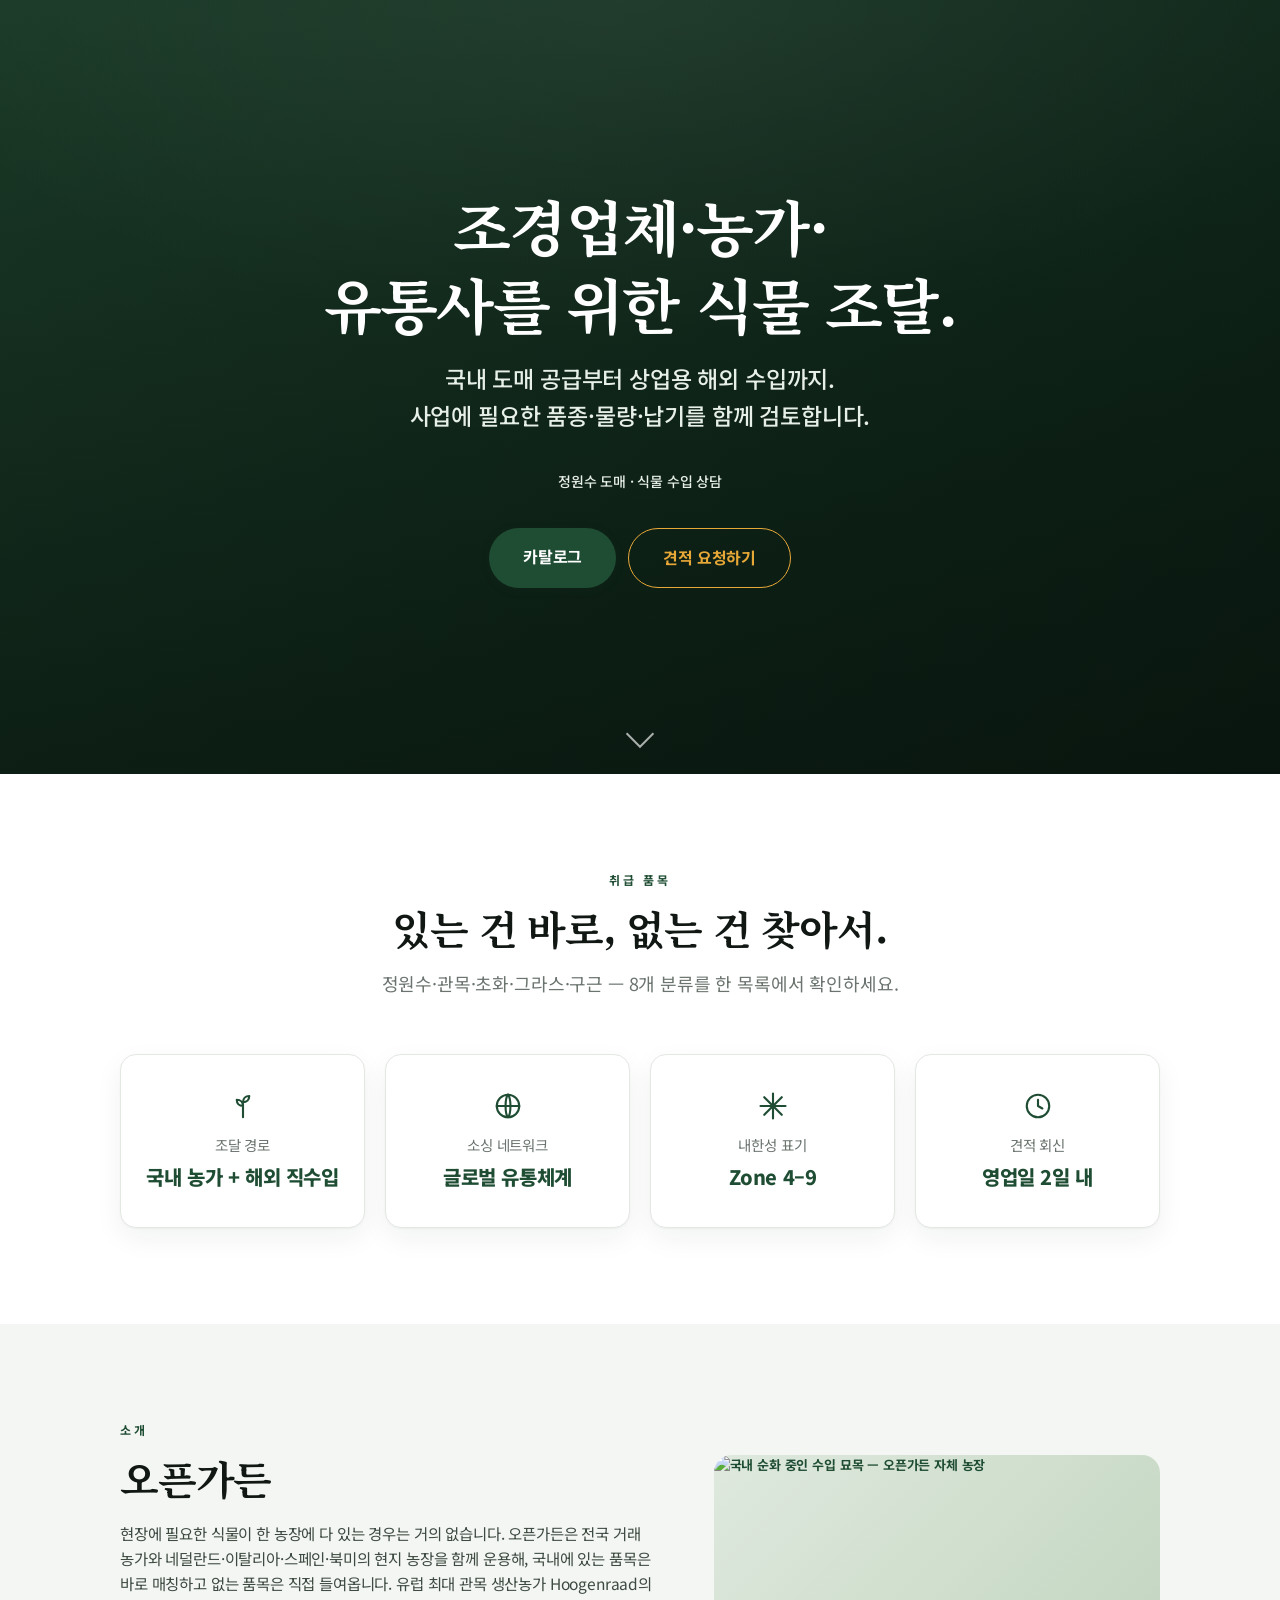
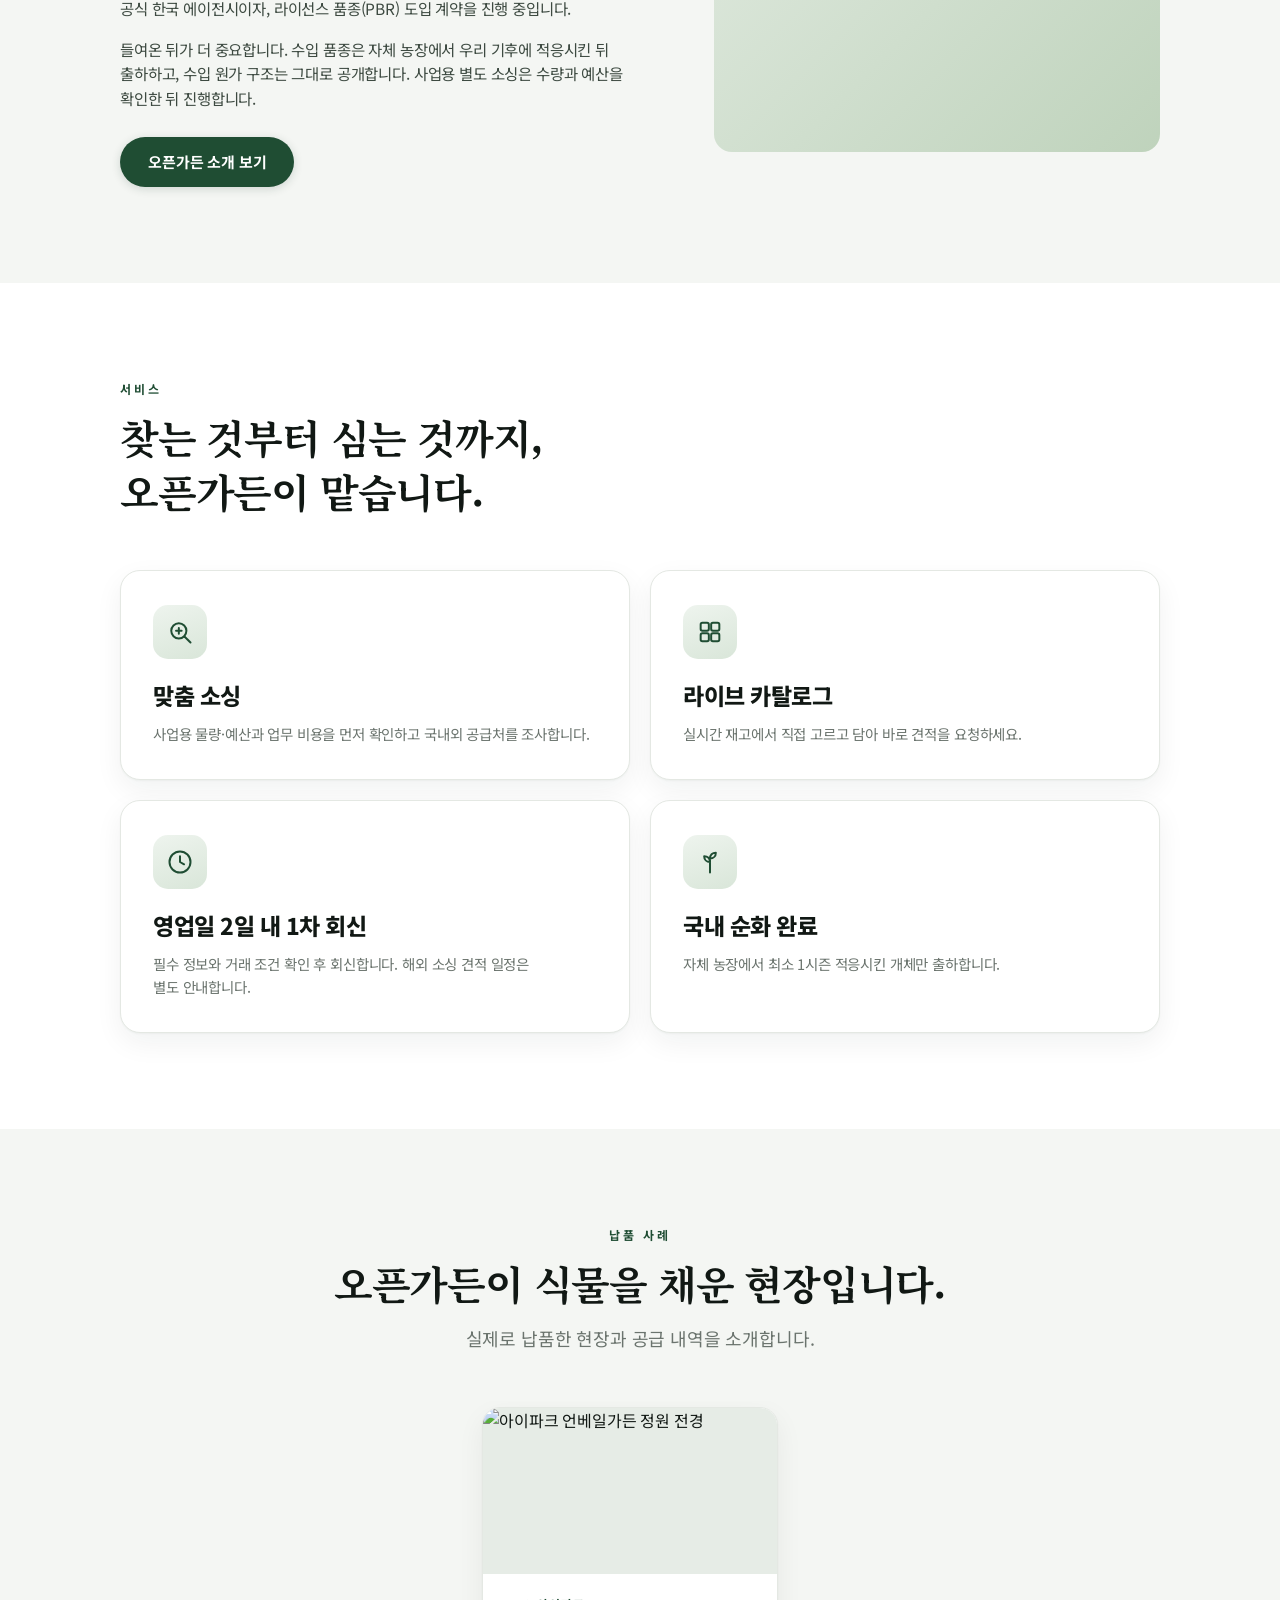
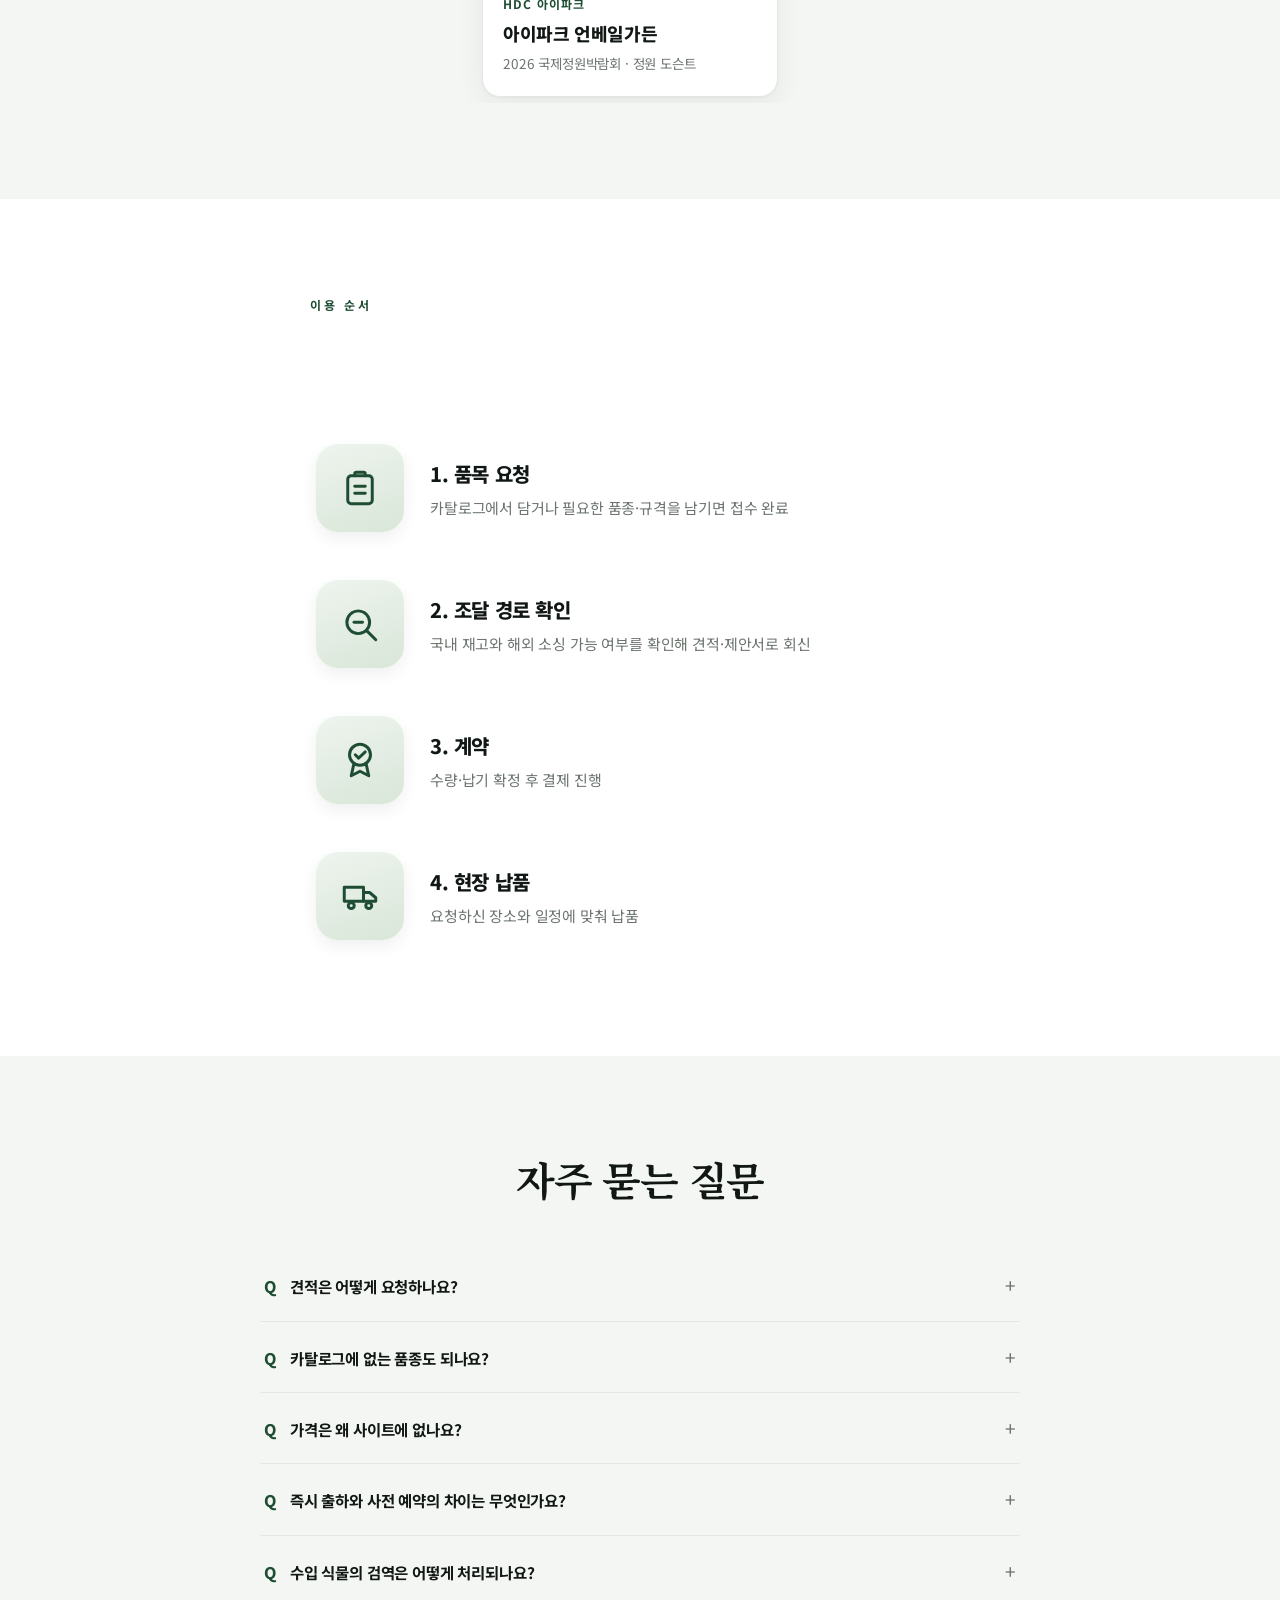
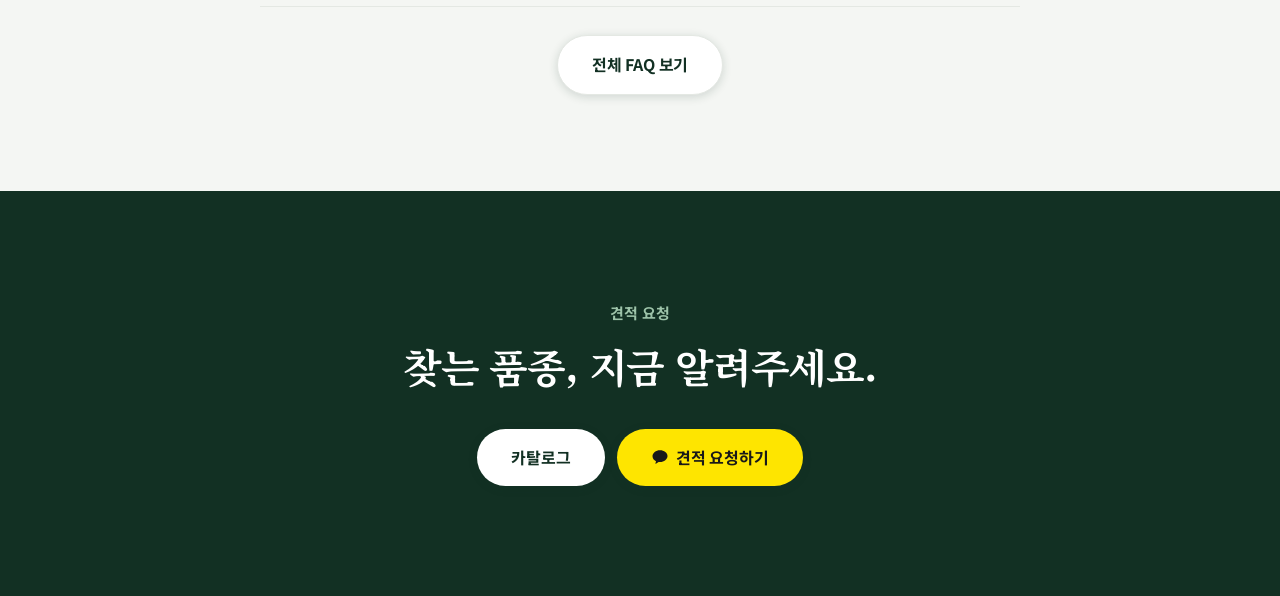
==== commit a3f17b0f: "Remove minimum service fee and simplify inquiry copy" ====
--- a/src/index.html
+++ b/src/index.html
@@ -5,7 +5,7 @@
 <meta name="naver-site-verification" content="a29823b3e6feba7705d80a5ec77e93ed267443e9" />
 <meta name="viewport" content="width=device-width, initial-scale=1.0, viewport-fit=cover">
 <title>오픈가든 — 조경 식물 조달 파트너 | 국내 매칭 · 해외 직수입</title>
-<meta name="description" content="사업자 대상 식물 도매·상업용 수입. 별도 해외 소싱은 최소 업무 수수료가 적용되며 개인 취미용 초소량 수입 대행은 진행하지 않습니다.">
+<meta name="description" content="사업자 대상 식물 도매·상업용 수입. 정원수 도매와 식물 수입을 상담해드립니다. 개인 소량 구매는 온라인 스토어를 이용해주세요.">
 <!-- 카톡·SNS 공유 미리보기 -->
 <link rel="canonical" href="https://open-garden.co.kr/">
 <meta property="og:url" content="https://open-garden.co.kr/">
@@ -35,7 +35,7 @@
     "streetAddress": "풍세면 보성리 64-6"
   },
   "founder": { "@type": "Person", "name": "이시형" },
-  "sameAs": ["https://pf.kakao.com/_lGfxhX"]
+  "sameAs": ["https://pf.kakao.com/_lGfxhX", "https://www.youtube.com/@OGopengarden", "https://www.instagram.com/opengarden_official/"]
 }
 </script>
 <style>
@@ -278,7 +278,7 @@
   <div class="wrap">
     <h1>조경업체·농가·유통사를 위한 식물 조달.</h1>
     <p>국내 도매 공급부터 상업용 해외 수입까지.<br class="pc-br">사업에 필요한 품종·물량·납기를 함께 검토합니다.</p>
-    <p style="font-size:14px">별도 수입은 최소 업무 수수료 적용 · 개인 취미용 초소량 수입 대행 미운영</p>
+    <p style="font-size:14px">정원수 도매 · 식물 수입 상담</p>
     <div class="hero-cta">
       <a href="/catalog.html" class="btn">카탈로그</a>
       <a href="https://pf.kakao.com/_lGfxhX/chat" target="_blank" rel="noopener" class="btn btn-outline">견적 요청하기</a>
@@ -309,7 +309,7 @@
       <div class="kicker-s">소개</div>
       <h2>오픈가든</h2>
       <p>현장에 필요한 식물이 한 농장에 다 있는 경우는 거의 없습니다. 오픈가든은 전국 거래 농가와 네덜란드·이탈리아·스페인·북미의 현지 농장을 함께 운용해, 국내에 있는 품목은 바로 매칭하고 없는 품목은 직접 들여옵니다. 유럽 최대 관목 생산농가 Hoogenraad의 공식 한국 에이전시이자, 라이선스 품종(PBR) 도입 계약을 진행 중입니다.</p>
-      <p>들여온 뒤가 더 중요합니다. 수입 품종은 자체 농장에서 우리 기후에 적응시킨 뒤 출하하고, 수입 원가 구조는 그대로 공개합니다. 사업용 별도 소싱은 물량·예산과 비용 조건 확인 후 진행합니다.</p>
+      <p>들여온 뒤가 더 중요합니다. 수입 품종은 자체 농장에서 우리 기후에 적응시킨 뒤 출하하고, 수입 원가 구조는 그대로 공개합니다. 사업용 별도 소싱은 수량과 예산을 확인한 뒤 진행합니다.</p>
       <a href="/about.html" class="btn" style="margin-top:26px;padding:13px 28px;font-size:15px">오픈가든 소개 보기</a>
     </div>
     <div class="img-ph"><img src="/assets/about.jpg" alt="국내 순화 중인 수입 묘목 — 오픈가든 자체 농장" loading="lazy"></div>
@@ -410,11 +410,11 @@
     <div class="faq-list" id="flist">
       <details class="qa">
         <summary><span class="q">Q</span><span class="t">견적은 어떻게 요청하나요?</span></summary>
-        <div class="a">카탈로그에서 품목을 담고 거래 유형·업체명·예산·희망 납기를 입력해주세요. 거래 조건에 맞는 요청은 영업일 기준 2일 내 1차 회신하며, 해외 소싱 견적 일정은 별도로 안내합니다.</div>
+        <div class="a">카탈로그에서 품목을 담고 거래 유형·업체명·예산·받고 싶은 시기를 입력해주세요. 거래 조건에 맞는 요청은 영업일 기준 2일 내 1차 회신하며, 해외 소싱 견적 일정은 별도로 안내합니다.</div>
       </details>
       <details class="qa">
         <summary><span class="q">Q</span><span class="t">카탈로그에 없는 품종도 되나요?</span></summary>
-        <div class="a">사업용 조달 요청을 검토합니다. 학명·규격·수량·예산·납기를 알려주세요. 별도 해외 소싱·수입은 최소 업무 수수료가 적용되며, 비용 조건 확인 후 공급처를 조사합니다. 개인 취미용 초소량 수입 대행은 진행하지 않습니다.</div>
+        <div class="a">사업용 조달 요청을 검토합니다. 학명·규격·수량·예산·납기를 알려주세요. 원하는 식물과 수량을 알려주시면 수입 가능 여부를 확인해드립니다. 개인 취미용 초소량 수입 대행은 진행하지 않습니다.</div>
       </details>
       <details class="qa">
         <summary><span class="q">Q</span><span class="t">가격은 왜 사이트에 없나요?</span></summary>
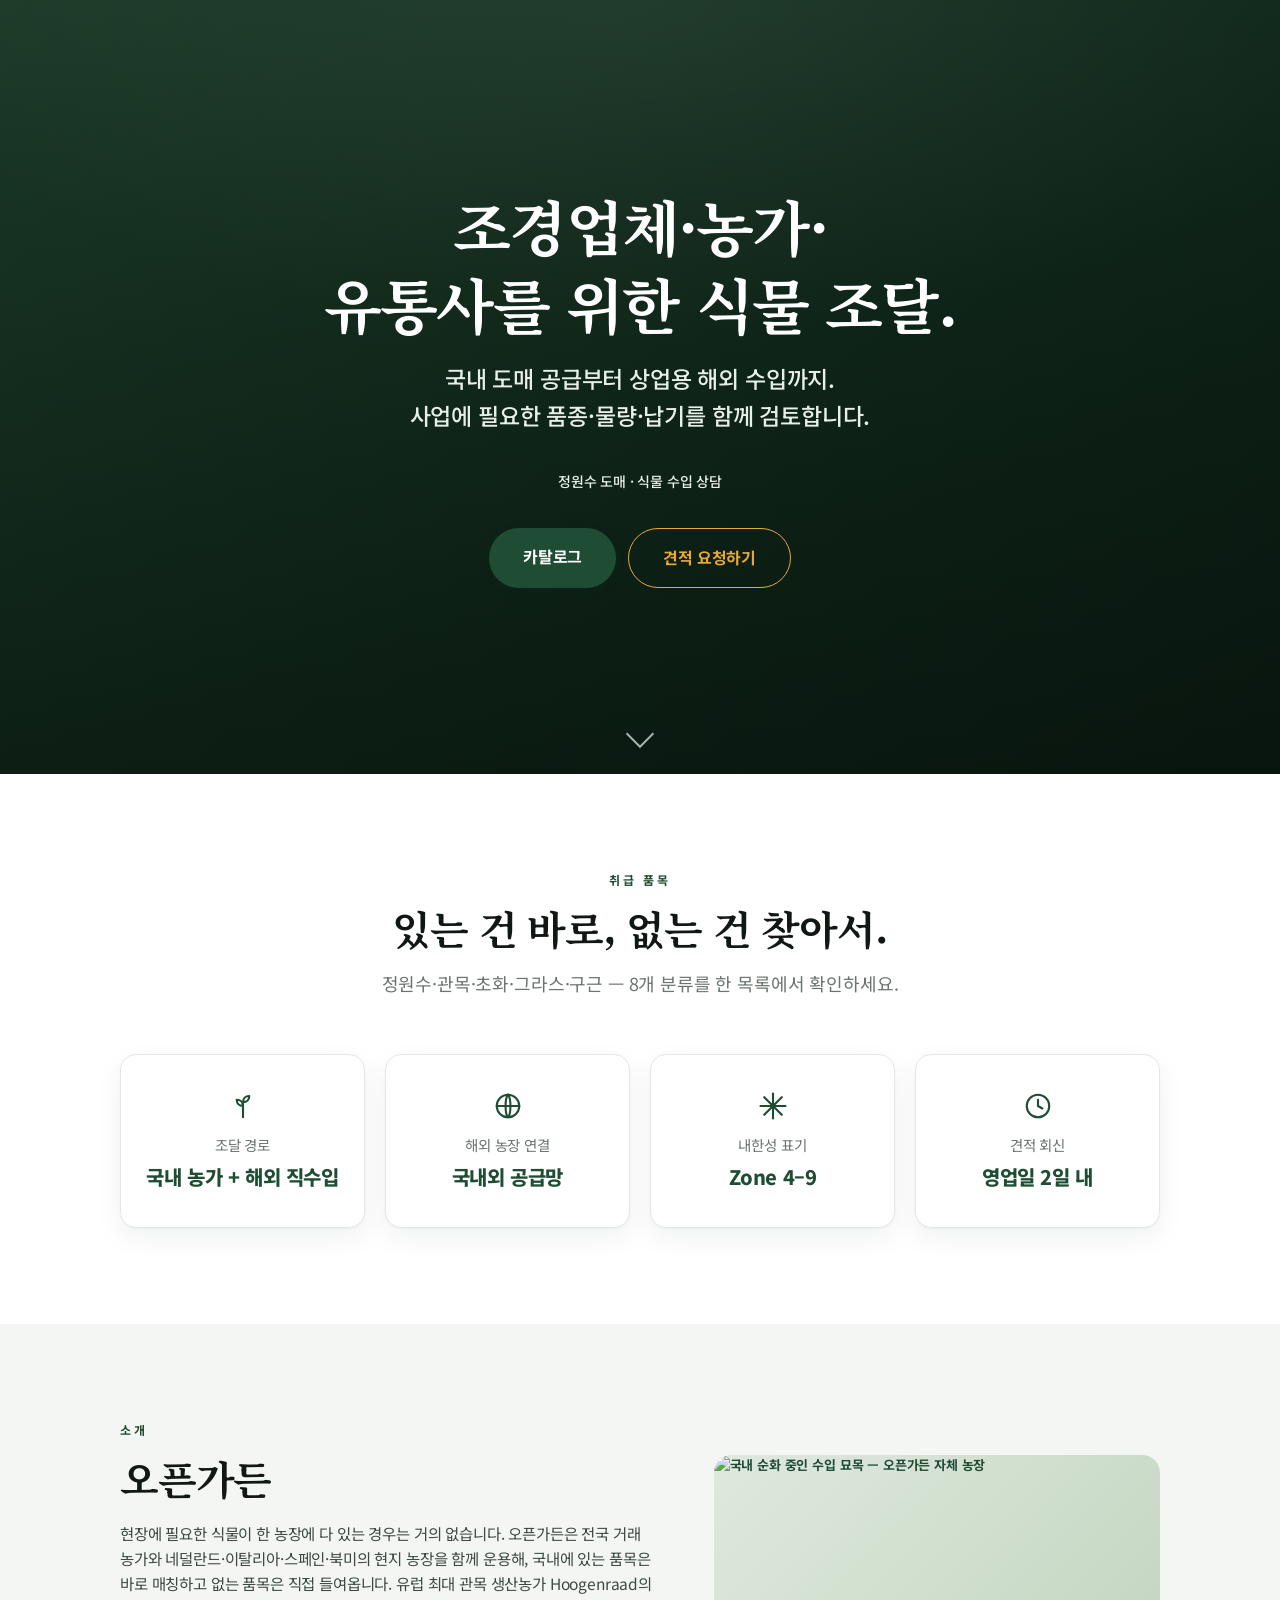
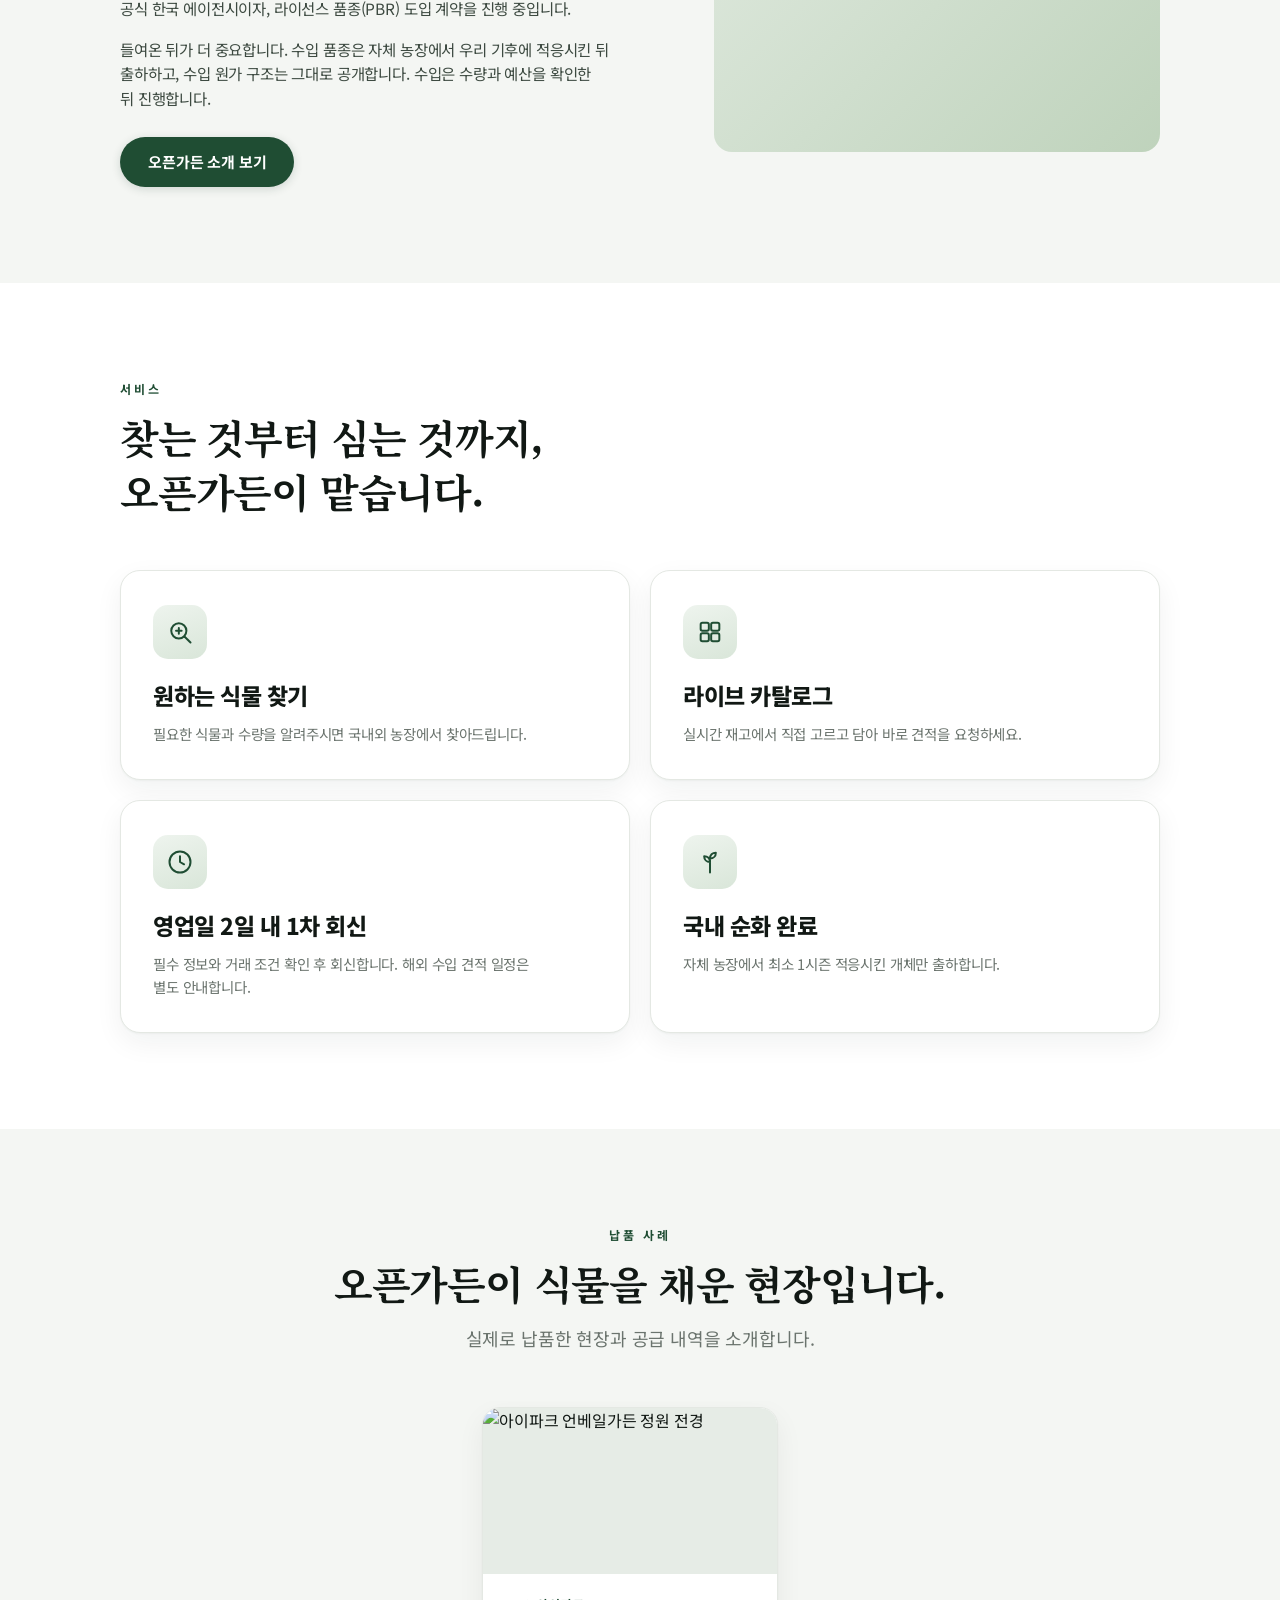
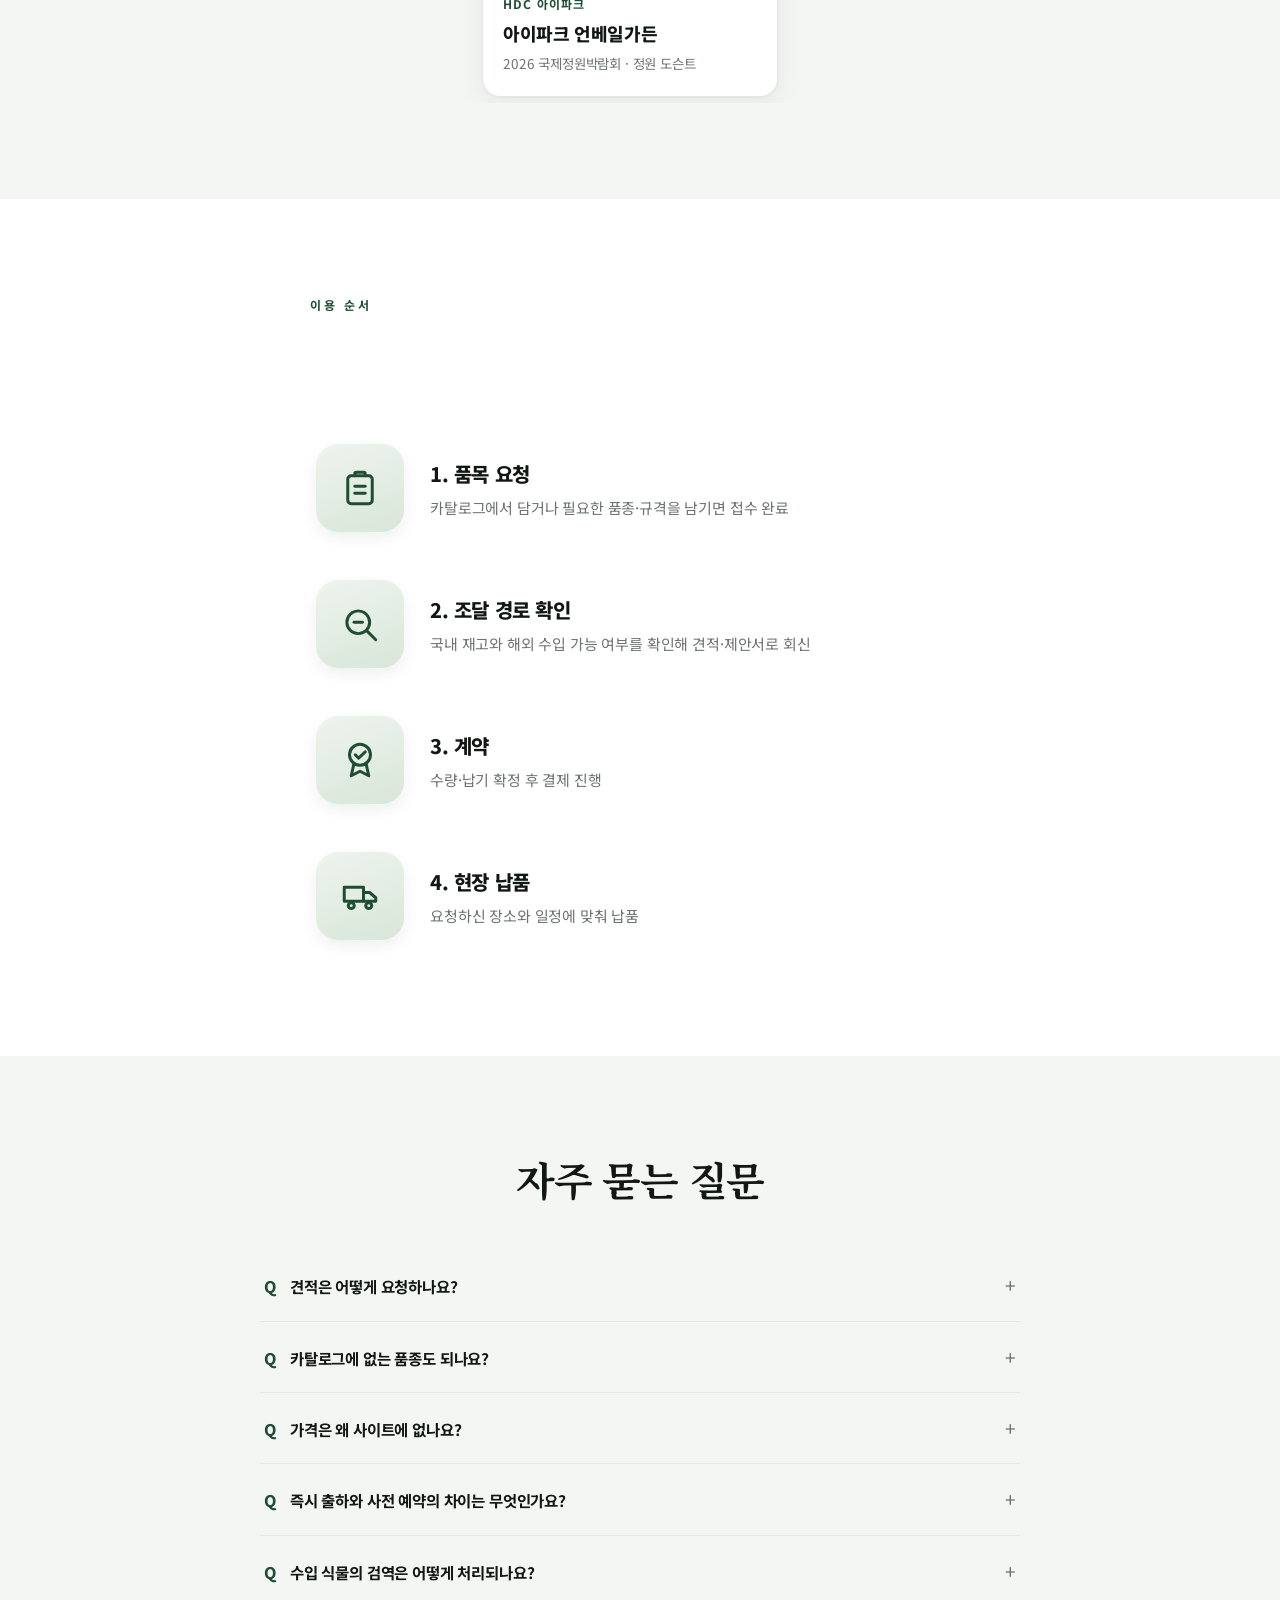
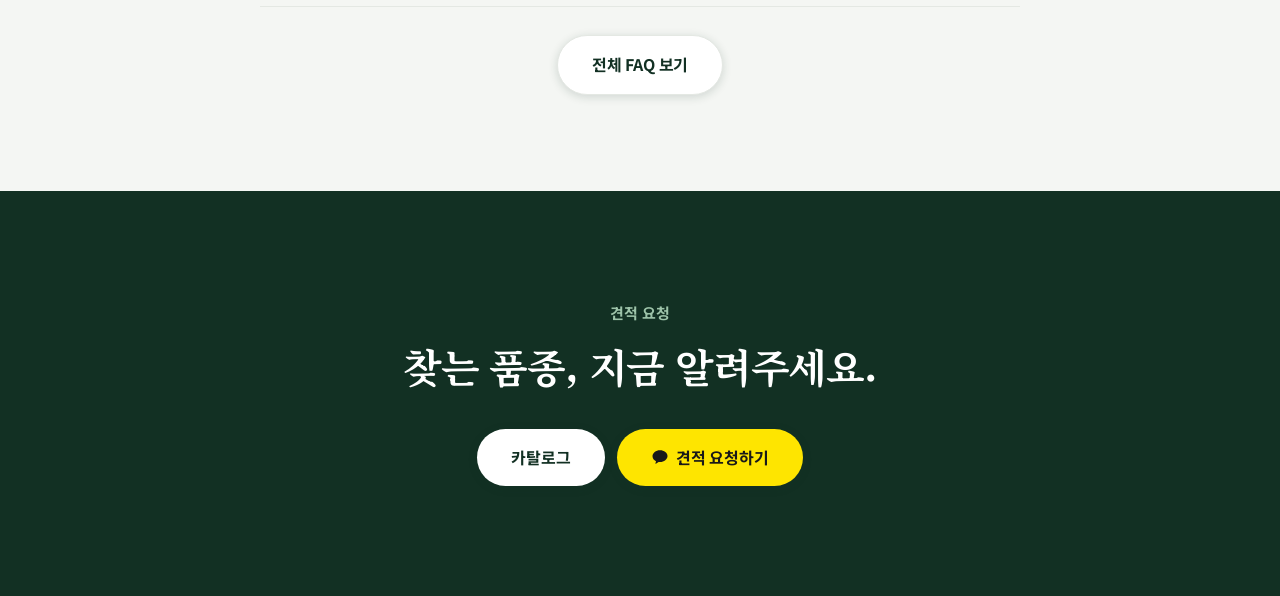
==== commit 6325f23c: "Keep customer language simple and remove cost precondition" ====
--- a/src/index.html
+++ b/src/index.html
@@ -295,7 +295,7 @@
     <p class="sub">정원수·관목·초화·그라스·구근 — 8개 분류를 한 목록에서 확인하세요.</p>
     <div class="stats">
       <div class="stat"><div class="ico"><svg viewBox="0 0 24 24"><path d="M12 21V9M12 9c0-3 2-5 5-5 0 3-2 5-5 5zM12 12C12 9 10 7 7 7c0 3 2 5 5 5z"/></svg></div><div class="label">조달 경로</div><div class="num">국내 농가 + 해외 직수입</div></div>
-      <div class="stat"><div class="ico"><svg viewBox="0 0 24 24"><circle cx="12" cy="12" r="9"/><path d="M3 12h18"/><path d="M12 3c2.6 2.7 2.6 15.3 0 18M12 3c-2.6 2.7-2.6 15.3 0 18"/></svg></div><div class="label">소싱 네트워크</div><div class="num">글로벌 유통체계</div></div>
+      <div class="stat"><div class="ico"><svg viewBox="0 0 24 24"><circle cx="12" cy="12" r="9"/><path d="M3 12h18"/><path d="M12 3c2.6 2.7 2.6 15.3 0 18M12 3c-2.6 2.7-2.6 15.3 0 18"/></svg></div><div class="label">해외 농장 연결</div><div class="num">국내외 공급망</div></div>
       <div class="stat"><div class="ico"><svg viewBox="0 0 24 24"><path d="M12 2v20M2 12h20M5 5l14 14M19 5L5 19"/></svg></div><div class="label">내한성 표기</div><div class="num">Zone 4–9</div></div>
       <div class="stat"><div class="ico"><svg viewBox="0 0 24 24"><circle cx="12" cy="12" r="9"/><path d="M12 7v5l3.5 2"/></svg></div><div class="label">견적 회신</div><div class="num">영업일 2일 내</div></div>
     </div>
@@ -309,7 +309,7 @@
       <div class="kicker-s">소개</div>
       <h2>오픈가든</h2>
       <p>현장에 필요한 식물이 한 농장에 다 있는 경우는 거의 없습니다. 오픈가든은 전국 거래 농가와 네덜란드·이탈리아·스페인·북미의 현지 농장을 함께 운용해, 국내에 있는 품목은 바로 매칭하고 없는 품목은 직접 들여옵니다. 유럽 최대 관목 생산농가 Hoogenraad의 공식 한국 에이전시이자, 라이선스 품종(PBR) 도입 계약을 진행 중입니다.</p>
-      <p>들여온 뒤가 더 중요합니다. 수입 품종은 자체 농장에서 우리 기후에 적응시킨 뒤 출하하고, 수입 원가 구조는 그대로 공개합니다. 사업용 별도 소싱은 수량과 예산을 확인한 뒤 진행합니다.</p>
+      <p>들여온 뒤가 더 중요합니다. 수입 품종은 자체 농장에서 우리 기후에 적응시킨 뒤 출하하고, 수입 원가 구조는 그대로 공개합니다. 수입은 수량과 예산을 확인한 뒤 진행합니다.</p>
       <a href="/about.html" class="btn" style="margin-top:26px;padding:13px 28px;font-size:15px">오픈가든 소개 보기</a>
     </div>
     <div class="img-ph"><img src="/assets/about.jpg" alt="국내 순화 중인 수입 묘목 — 오픈가든 자체 농장" loading="lazy"></div>
@@ -324,8 +324,8 @@
     <div class="svc-grid">
       <div class="svc">
         <div class="svc-ico"><svg viewBox="0 0 24 24"><circle cx="11" cy="11" r="6.5"/><path d="M15.8 15.8L21 21"/><path d="M8.6 11h4.8M11 8.6v4.8"/></svg></div>
-        <h3>맞춤 소싱</h3>
-        <p>사업용 물량·예산과 업무 비용을 먼저 확인하고 국내외 공급처를 조사합니다.</p>
+        <h3>원하는 식물 찾기</h3>
+        <p>필요한 식물과 수량을 알려주시면 국내외 농장에서 찾아드립니다.</p>
       </div>
       <div class="svc">
         <div class="svc-ico"><svg viewBox="0 0 24 24"><rect x="4" y="4" width="7" height="7" rx="1.5"/><rect x="13" y="4" width="7" height="7" rx="1.5"/><rect x="4" y="13" width="7" height="7" rx="1.5"/><rect x="13" y="13" width="7" height="7" rx="1.5"/></svg></div>
@@ -335,7 +335,7 @@
       <div class="svc">
         <div class="svc-ico"><svg viewBox="0 0 24 24"><circle cx="12" cy="12" r="9"/><path d="M12 7v5l3.5 2"/></svg></div>
         <h3>영업일 2일 내 1차 회신</h3>
-        <p>필수 정보와 거래 조건 확인 후 회신합니다. 해외 소싱 견적 일정은 별도 안내합니다.</p>
+        <p>필수 정보와 거래 조건 확인 후 회신합니다. 해외 수입 견적 일정은 별도 안내합니다.</p>
       </div>
       <div class="svc">
         <div class="svc-ico"><svg viewBox="0 0 24 24"><path d="M12 21V9M12 9c0-3 2-5 5-5 0 3-2 5-5 5zM12 12C12 9 10 7 7 7c0 3 2 5 5 5z"/></svg></div>
@@ -389,7 +389,7 @@
       </div>
       <div class="prow">
         <div class="pico"><svg viewBox="0 0 24 24"><circle cx="11" cy="11" r="6.5"/><path d="M15.8 15.8L21 21"/><path d="M8.6 11h4.8"/></svg></div>
-        <div class="ptext"><h3>2. 조달 경로 확인</h3><p>국내 재고와 해외 소싱 가능 여부를 확인해 견적·제안서로 회신</p></div>
+        <div class="ptext"><h3>2. 조달 경로 확인</h3><p>국내 재고와 해외 수입 가능 여부를 확인해 견적·제안서로 회신</p></div>
       </div>
       <div class="prow">
         <div class="pico"><svg viewBox="0 0 24 24"><circle cx="12" cy="9" r="6"/><path d="M9.3 9l1.9 1.9L15 7.4"/><path d="M8.5 14.2L7 21l5-2.6L17 21l-1.5-6.8"/></svg></div>
@@ -410,11 +410,11 @@
     <div class="faq-list" id="flist">
       <details class="qa">
         <summary><span class="q">Q</span><span class="t">견적은 어떻게 요청하나요?</span></summary>
-        <div class="a">카탈로그에서 품목을 담고 거래 유형·업체명·예산·받고 싶은 시기를 입력해주세요. 거래 조건에 맞는 요청은 영업일 기준 2일 내 1차 회신하며, 해외 소싱 견적 일정은 별도로 안내합니다.</div>
+        <div class="a">카탈로그에서 품목을 담고 거래 유형·업체명·예산·받고 싶은 시기를 입력해주세요. 거래 조건에 맞는 요청은 영업일 기준 2일 내 1차 회신하며, 해외 수입 견적 일정은 별도로 안내합니다.</div>
       </details>
       <details class="qa">
         <summary><span class="q">Q</span><span class="t">카탈로그에 없는 품종도 되나요?</span></summary>
-        <div class="a">사업용 조달 요청을 검토합니다. 학명·규격·수량·예산·납기를 알려주세요. 원하는 식물과 수량을 알려주시면 수입 가능 여부를 확인해드립니다. 개인 취미용 초소량 수입 대행은 진행하지 않습니다.</div>
+        <div class="a">찾으시는 식물·수량·예산·받고 싶은 시기를 알려주세요. 수입 가능 여부를 확인해드립니다. 개인 취미용 초소량 수입 대행은 진행하지 않습니다.</div>
       </details>
       <details class="qa">
         <summary><span class="q">Q</span><span class="t">가격은 왜 사이트에 없나요?</span></summary>
